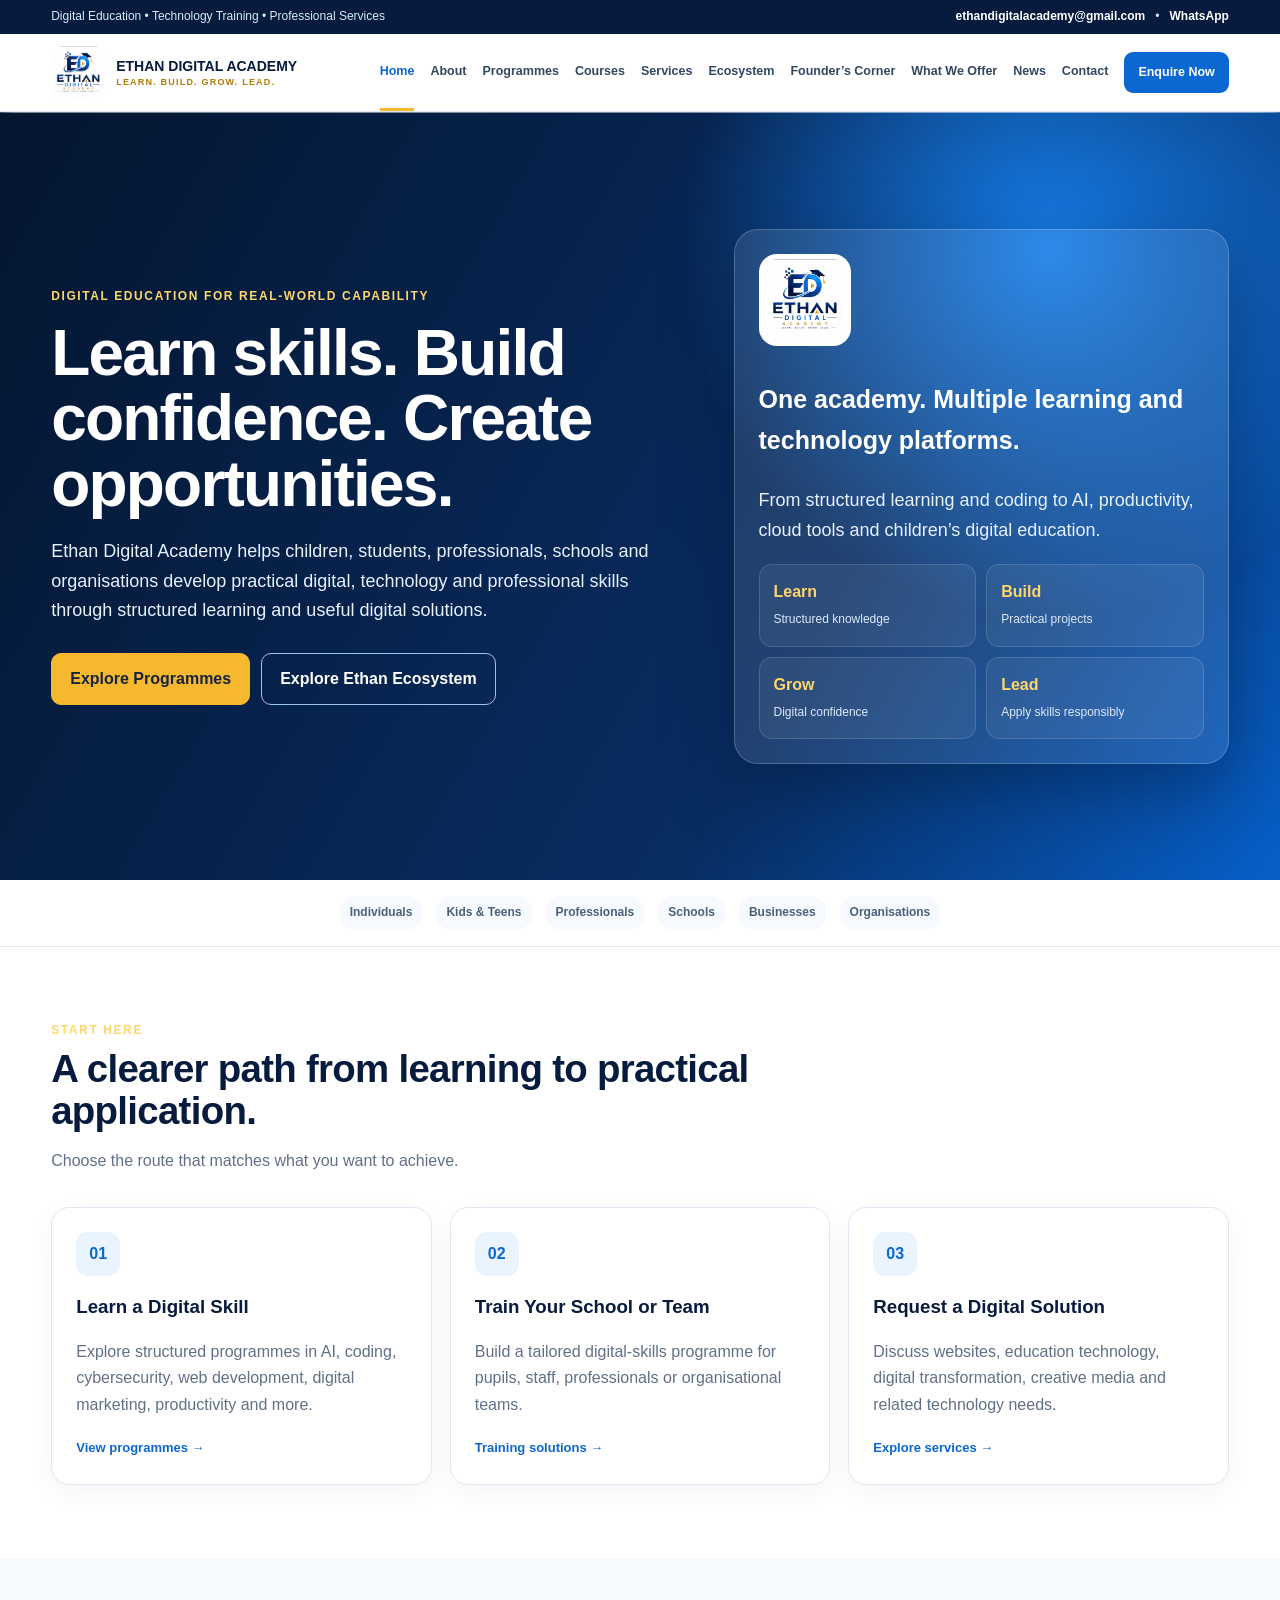
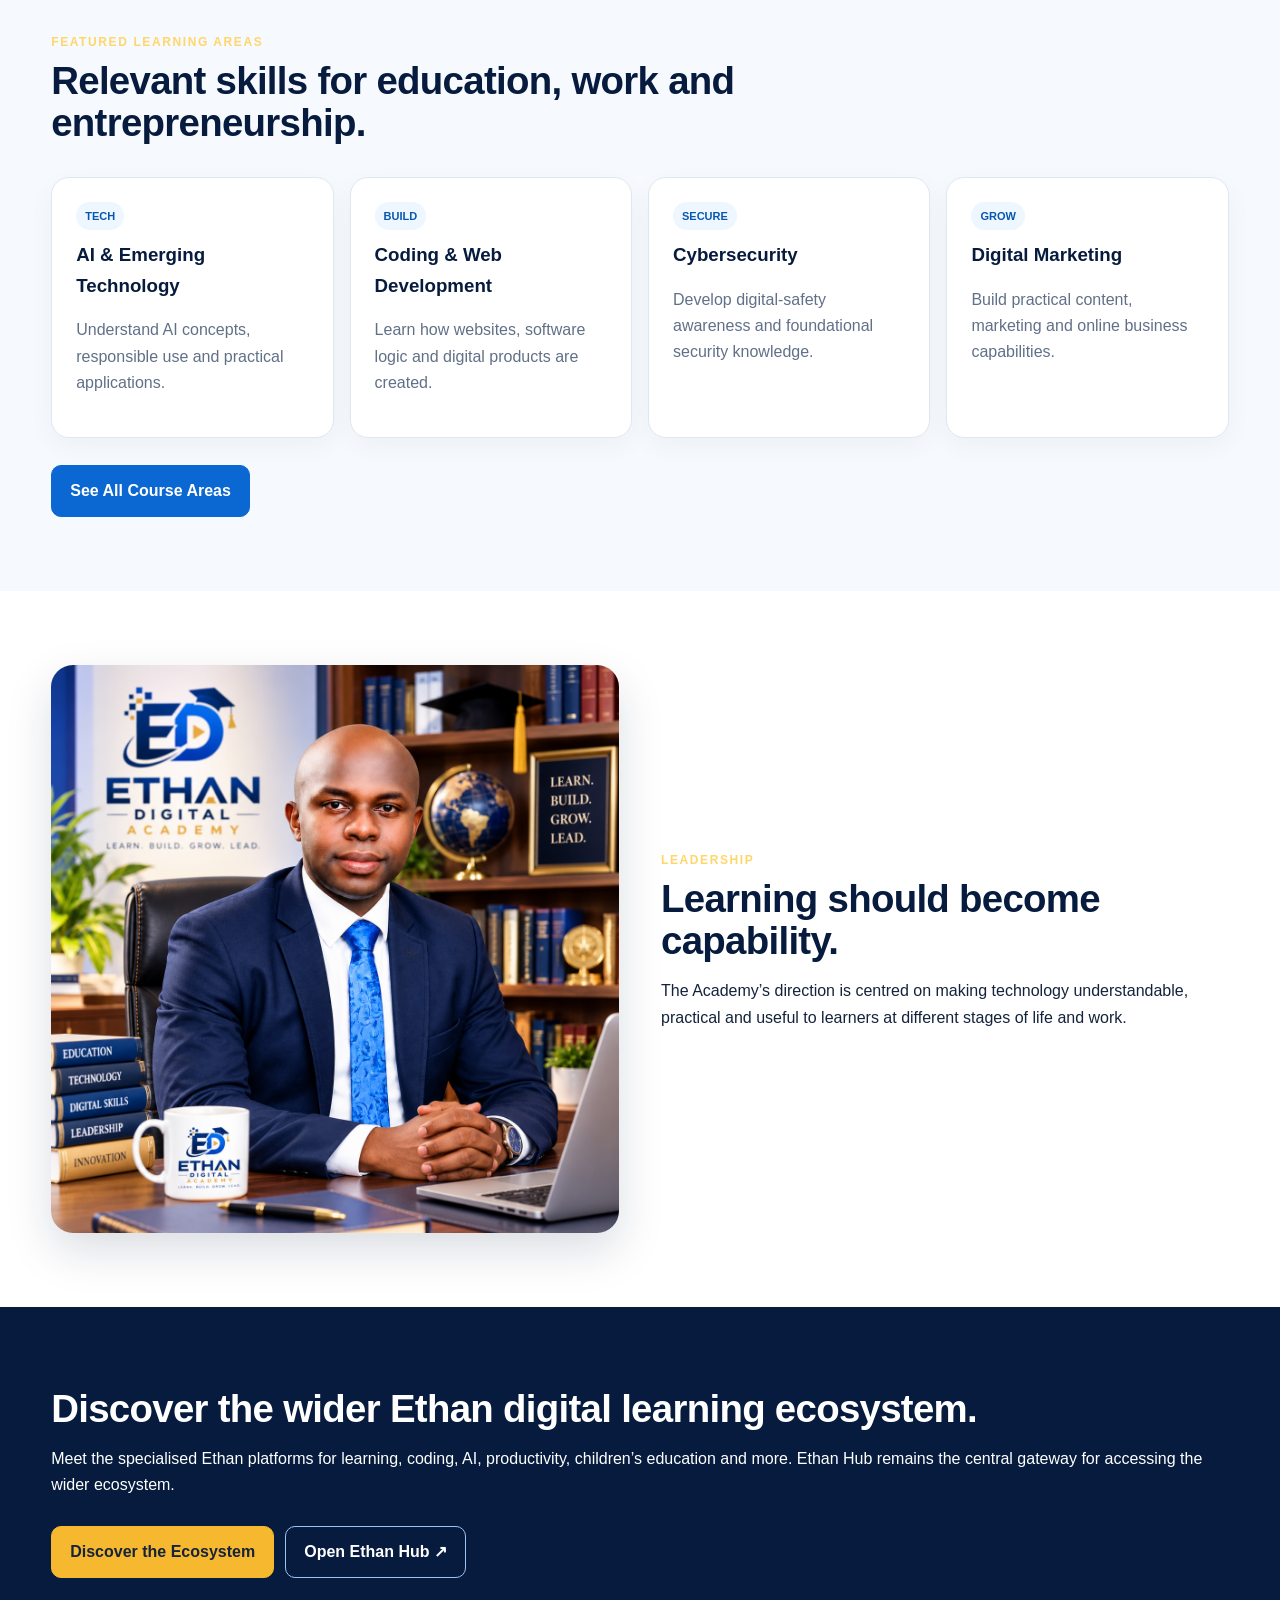
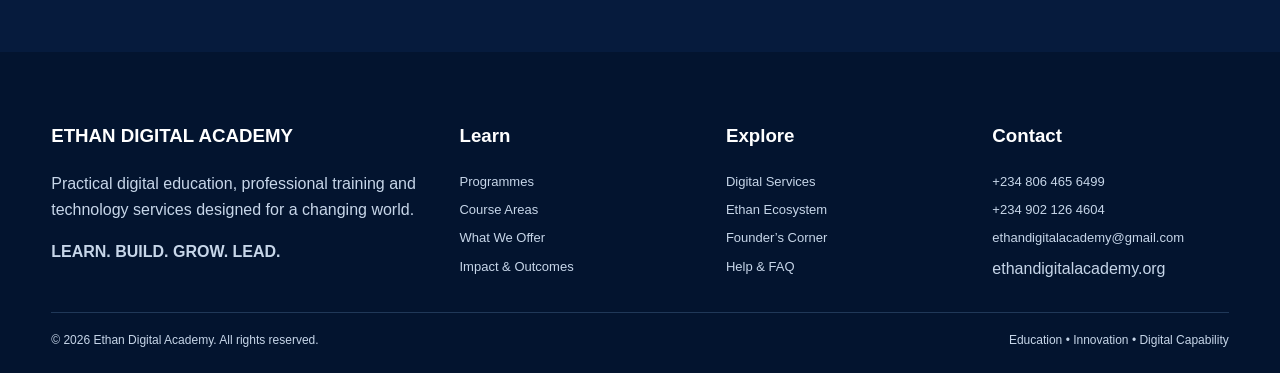
==== index.html @ 37afa033 "Install privacy-first Ethan ecosystem usage analytics" ====
<!DOCTYPE html>
<html lang="en"><head><meta charset="utf-8"/><meta content="width=device-width,initial-scale=1" name="viewport"/><title>Ethan Digital Academy | Digital Skills, Technology Training &amp; Professional Services</title><meta content="Practical digital education, technology training and professional digital services for learners, schools, professionals and organisations." name="description"/><link href="https://ethandigitalacademy.org/" rel="canonical"/><meta content="Ethan Digital Academy | Digital Skills, Technology Training &amp; Professional Services" property="og:title"/><meta content="Practical digital education, technology training and professional digital services for learners, schools, professionals and organisations." property="og:description"/><meta content="website" property="og:type"/><link href="assets/site.css" rel="stylesheet"/></head><body><div class="topbar"><div class="container"><span>Digital Education • Technology Training • Professional Services</span><span><a href="mailto:ethandigitalacademy@gmail.com">ethandigitalacademy@gmail.com</a>   •   <a href="https://wa.me/2348064656499">WhatsApp</a></span></div></div><header><div class="container nav"><a class="brand" href="index.html"><img alt="Ethan Digital Academy logo" src="assets/logo.jpeg"/><b>ETHAN DIGITAL ACADEMY<span>LEARN. BUILD. GROW. LEAD.</span></b></a><button aria-expanded="false" aria-label="Open navigation" class="menu">☰</button><nav><a class="active" href="index.html">Home</a><a class="" href="about.html">About</a><a class="" href="programmes.html">Programmes</a><a class="" href="courses.html">Courses</a><a class="" href="digital-services.html">Services</a><a class="" href="ecosystem.html">Ecosystem</a><a class="" href="founders-corner.html">Founder’s Corner</a><a class="" href="what-we-offer.html">What We Offer</a><a class="" href="news.html">News</a><a class="" href="contact.html">Contact</a><a class="nav-cta" href="contact.html#enquiry">Enquire Now</a></nav></div></header><main><section class="hero"><div class="container"><div><div class="eyebrow">Digital education for real-world capability</div><h1>Learn skills. Build confidence. Create opportunities.</h1><p>Ethan Digital Academy helps children, students, professionals, schools and organisations develop practical digital, technology and professional skills through structured learning and useful digital solutions.</p><div class="buttons"><a class="btn" href="programmes.html">Explore Programmes</a><a class="btn alt" href="ecosystem.html">Explore Ethan Ecosystem</a></div></div><div class="hero-panel"><img alt="Ethan Digital Academy" src="assets/logo.jpeg"/><h3>One academy. Multiple learning and technology platforms.</h3><p>From structured learning and coding to AI, productivity, cloud tools and children’s digital education.</p><div class="hero-stats"><div class="hero-stat"><b>Learn</b><span>Structured knowledge</span></div><div class="hero-stat"><b>Build</b><span>Practical projects</span></div><div class="hero-stat"><b>Grow</b><span>Digital confidence</span></div><div class="hero-stat"><b>Lead</b><span>Apply skills responsibly</span></div></div></div></div></section>
<div class="trust"><div class="container"><span>Individuals</span><span>Kids &amp; Teens</span><span>Professionals</span><span>Schools</span><span>Businesses</span><span>Organisations</span></div></div>
<section><div class="container"><div class="section-head"><div class="eyebrow">Start here</div><h2>A clearer path from learning to practical application.</h2><p>Choose the route that matches what you want to achieve.</p></div><div class="grid"><div class="card"><div class="icon">01</div><h3>Learn a Digital Skill</h3><p>Explore structured programmes in AI, coding, cybersecurity, web development, digital marketing, productivity and more.</p><a class="textlink" href="programmes.html">View programmes →</a></div><div class="card"><div class="icon">02</div><h3>Train Your School or Team</h3><p>Build a tailored digital-skills programme for pupils, staff, professionals or organisational teams.</p><a class="textlink" href="what-we-offer.html">Training solutions →</a></div><div class="card"><div class="icon">03</div><h3>Request a Digital Solution</h3><p>Discuss websites, education technology, digital transformation, creative media and related technology needs.</p><a class="textlink" href="digital-services.html">Explore services →</a></div></div></div></section>
<section class="soft"><div class="container"><div class="section-head"><div class="eyebrow">Featured learning areas</div><h2>Relevant skills for education, work and entrepreneurship.</h2></div><div class="grid4"><div class="card"><span class="tag">TECH</span><h3>AI &amp; Emerging Technology</h3><p>Understand AI concepts, responsible use and practical applications.</p></div><div class="card"><span class="tag">BUILD</span><h3>Coding &amp; Web Development</h3><p>Learn how websites, software logic and digital products are created.</p></div><div class="card"><span class="tag">SECURE</span><h3>Cybersecurity</h3><p>Develop digital-safety awareness and foundational security knowledge.</p></div><div class="card"><span class="tag">GROW</span><h3>Digital Marketing</h3><p>Build practical content, marketing and online business capabilities.</p></div></div><div class="buttons"><a class="btn blue" href="courses.html">See All Course Areas</a></div></div></section>
<section><div class="container twocol"><img alt="Founder of Ethan Digital Academy" class="founder" src="assets/founder.png"/><div><div class="eyebrow">Leadership</div><h2>Learning should become capability.</h2><p>The Academy’s direction is centred on making technology understandable, practical and useful to learners at different stages of life and work.</p></div></div></section>
<section class="band"><div class="container"><h2>Discover the wider Ethan digital learning ecosystem.</h2><p>Meet the specialised Ethan platforms for learning, coding, AI, productivity, children’s education and more. Ethan Hub remains the central gateway for accessing the wider ecosystem.</p><div class="buttons"><a class="btn" href="ecosystem.html">Discover the Ecosystem</a><a class="btn alt" href="https://hub.ethandigitalacademy.org" rel="noopener" target="_blank">Open Ethan Hub ↗</a></div></div></section></main><footer><div class="container"><div class="foot"><div><h3>ETHAN DIGITAL ACADEMY</h3><p>Practical digital education, professional training and technology services designed for a changing world.</p><b>LEARN. BUILD. GROW. LEAD.</b></div><div><h3>Learn</h3><a href="programmes.html">Programmes</a><a href="courses.html">Course Areas</a><a href="what-we-offer.html">What We Offer</a><a href="success.html">Impact &amp; Outcomes</a></div><div><h3>Explore</h3><a href="digital-services.html">Digital Services</a><a href="ecosystem.html">Ethan Ecosystem</a><a href="founders-corner.html">Founder’s Corner</a><a href="faq.html">Help &amp; FAQ</a></div><div><h3>Contact</h3><a href="https://wa.me/2348064656499">+234 806 465 6499</a><a href="https://wa.me/2349021264604">+234 902 126 4604</a><a href="mailto:ethandigitalacademy@gmail.com">ethandigitalacademy@gmail.com</a><span>ethandigitalacademy.org</span></div></div><div class="copyright"><span>© 2026 Ethan Digital Academy. All rights reserved.</span><span>Education • Innovation • Digital Capability</span></div></div></footer><script src="assets/site.js"></script>
<script async src="https://control.ethandigitalacademy.org/ethan-analytics.js" data-ethan-app="ethan-website" data-ethan-public-id="65af5b97-60c3-4473-9ea4-8ba1d8424a05"></script>
</body></html>
---- assets/site.css ----
:root{--navy:#061b3d;--navy2:#0b2f67;--blue:#0b67d1;--sky:#eaf4ff;--cyan:#20b8d8;--gold:#f5b82e;--ink:#14233b;--muted:#617087;--soft:#f6f9fd;--white:#fff;--line:#dfe8f2;--green:#1b9b6b}
*{box-sizing:border-box}html{scroll-behavior:smooth}body{margin:0;font-family:Inter,Segoe UI,Arial,sans-serif;color:var(--ink);line-height:1.65;background:#fff}a{text-decoration:none;color:inherit}.container{width:min(1180px,92%);margin:auto}
.topbar{background:var(--navy);color:#dbe9fb;font-size:12px}.topbar .container{display:flex;justify-content:space-between;gap:16px;padding:7px 0}.topbar a{color:#fff;font-weight:700}
header{position:sticky;top:0;z-index:50;background:rgba(255,255,255,.97);border-bottom:1px solid var(--line);backdrop-filter:blur(10px)}.nav{min-height:76px;display:flex;align-items:center;gap:20px}.brand{display:flex;align-items:center;gap:11px;margin-right:auto}.brand img{width:54px;height:54px;object-fit:contain;border-radius:11px}.brand b{color:var(--navy);font-size:14px;line-height:1.15}.brand span{display:block;color:#b37a00;font-size:9px;letter-spacing:1.2px;margin-top:3px}nav{display:flex;gap:16px;align-items:center}nav a{font-weight:750;font-size:12.5px;color:#334761;padding:27px 0;border-bottom:3px solid transparent}nav a:hover,nav a.active{color:var(--blue);border-color:var(--gold)}.nav-cta{background:var(--blue);color:#fff!important;padding:10px 14px!important;border-radius:9px;border:0!important}.menu{display:none;border:0;background:var(--navy);color:#fff;border-radius:9px;padding:9px 12px;font-size:20px}
.hero{background:radial-gradient(circle at 82% 18%,#167de8 0,transparent 30%),linear-gradient(120deg,#04152f,#082d62 65%,#075fc8);color:#fff;overflow:hidden}.hero .container{min-height:620px;display:grid;grid-template-columns:1.12fr .88fr;align-items:center;gap:52px}.eyebrow{color:#ffd66a;font-weight:900;letter-spacing:1.6px;font-size:12px;text-transform:uppercase}.hero h1,.pagehero h1{font-size:clamp(40px,5vw,68px);line-height:1.02;margin:14px 0 20px;letter-spacing:-1.8px}.hero p,.pagehero p{font-size:18px;color:#e8f1ff;max-width:720px}.buttons{display:flex;gap:11px;flex-wrap:wrap;margin-top:27px}.btn{display:inline-block;padding:12px 18px;border-radius:10px;background:var(--gold);color:#16233a;font-weight:850;border:1px solid var(--gold)}.btn.alt{background:transparent;color:#fff;border-color:#9bc5ef}.btn.blue{background:var(--blue);color:#fff;border-color:var(--blue)}.btn.light{background:#fff;color:var(--navy);border-color:#fff}.hero-panel{background:rgba(255,255,255,.1);border:1px solid rgba(255,255,255,.2);border-radius:24px;padding:24px;box-shadow:0 25px 70px #00132e66}.hero-panel img{width:92px;height:92px;object-fit:contain;border-radius:18px;background:#fff;padding:5px}.hero-panel h3{color:#fff;font-size:25px}.hero-stats{display:grid;grid-template-columns:1fr 1fr;gap:10px;margin-top:18px}.hero-stat{background:#ffffff10;border:1px solid #ffffff22;border-radius:13px;padding:14px}.hero-stat b{display:block;color:#ffd66a}.hero-stat span{font-size:12px;color:#dbe9fb}
.trust{border-bottom:1px solid var(--line);background:#fff}.trust .container{display:flex;justify-content:center;gap:12px;flex-wrap:wrap;padding:16px 0}.trust span{font-size:12px;font-weight:800;color:#4b607b;background:var(--soft);padding:7px 11px;border-radius:999px}
section{padding:74px 0}.soft{background:var(--soft)}.section-head{max-width:800px;margin-bottom:32px}.section-head h2,h2{font-size:clamp(29px,3vw,44px);line-height:1.1;margin:7px 0 15px;color:var(--navy);letter-spacing:-.7px}.section-head p,.muted{color:var(--muted);font-size:16px}.grid{display:grid;grid-template-columns:repeat(3,1fr);gap:18px}.grid4{display:grid;grid-template-columns:repeat(4,1fr);gap:16px}.card{background:#fff;border:1px solid var(--line);border-radius:18px;padding:24px;box-shadow:0 8px 26px #061b3d0b}.card:hover{transform:translateY(-2px);box-shadow:0 16px 36px #061b3d14;transition:.2s}.card h3{color:var(--navy);margin:0 0 7px}.card p{color:var(--muted)}.icon{width:44px;height:44px;border-radius:12px;display:grid;place-items:center;background:var(--sky);color:var(--blue);font-weight:900;margin-bottom:16px}.tag{display:inline-block;background:#eef6ff;color:#0757af;font-size:11px;font-weight:900;padding:5px 9px;border-radius:999px;margin-bottom:10px}.textlink{color:var(--blue);font-weight:850;font-size:13px}
.pagehero{padding:74px 0;background:linear-gradient(120deg,#04152f,#075fc8);color:#fff}.pagehero h1{font-size:clamp(38px,4vw,56px)}.breadcrumb{font-size:12px;color:#bed7f5;font-weight:800}.band{background:var(--navy);color:#fff}.band h2{color:#fff}.twocol{display:grid;grid-template-columns:1fr 1fr;gap:42px;align-items:center}.founder{width:100%;border-radius:22px;box-shadow:0 18px 45px #061b3d25}.quote{border-left:5px solid var(--gold);padding:20px 24px;background:#f8fafc;font-size:18px;font-weight:650}.checklist{list-style:none;padding:0;margin:16px 0}.checklist li{margin:9px 0;padding-left:27px;position:relative}.checklist li:before{content:'✓';position:absolute;left:0;color:var(--green);font-weight:900}.steps{counter-reset:step}.step{position:relative;padding-left:64px;margin:25px 0}.step:before{counter-increment:step;content:counter(step);position:absolute;left:0;top:0;width:44px;height:44px;border-radius:13px;background:var(--blue);color:#fff;display:grid;place-items:center;font-weight:900}.step h3{margin:0;color:var(--navy)}
.eco{display:grid;grid-template-columns:repeat(4,1fr);gap:15px}.eco a{background:#fff;border:1px solid var(--line);border-radius:16px;padding:18px;display:block}.eco b{display:block;color:var(--navy)}.eco small{color:var(--muted)}
.coursebar{display:flex;gap:10px;flex-wrap:wrap;margin:0 0 25px}.coursebar button{border:1px solid var(--line);background:#fff;padding:8px 12px;border-radius:999px;font-weight:800;cursor:pointer}.coursebar button.active{background:var(--navy);color:#fff}.course[data-hidden='true']{display:none}
form{display:grid;grid-template-columns:1fr 1fr;gap:14px}.full{grid-column:1/-1}label{font-size:12px;font-weight:850;color:#40526a}input,select,textarea{width:100%;padding:13px;border:1px solid #cbd7e5;border-radius:10px;font:inherit;background:#fff}textarea{min-height:135px}.formmsg{grid-column:1/-1;font-weight:750;color:var(--green)}.contactbox{background:var(--sky);border-radius:18px;padding:24px}.contactbox a{color:var(--blue);font-weight:850}.faq{border-bottom:1px solid var(--line);padding:17px 0}.faq summary{font-weight:850;color:var(--navy);cursor:pointer}.faq p{color:var(--muted)}
footer{background:#03142f;color:#c7d6e9;padding:50px 0 22px}.foot{display:grid;grid-template-columns:1.6fr 1fr 1fr 1fr;gap:30px}.foot h3{color:#fff}.foot a{display:block;margin:7px 0;font-size:13px}.copyright{border-top:1px solid #203858;margin-top:28px;padding-top:18px;font-size:12px;display:flex;justify-content:space-between;gap:15px;flex-wrap:wrap}
@media(max-width:980px){.menu{display:block}nav{display:none;position:absolute;left:0;right:0;top:76px;background:#fff;padding:15px 4%;flex-direction:column;align-items:stretch;border-bottom:1px solid var(--line);max-height:75vh;overflow:auto}nav.open{display:flex}nav a{padding:8px}.hero .container,.twocol{grid-template-columns:1fr}.hero .container{padding:65px 0}.hero-panel{display:none}.grid4,.eco{grid-template-columns:repeat(2,1fr)}.foot{grid-template-columns:1fr 1fr}.topbar{display:none}}
@media(max-width:650px){.grid,.grid4,.eco{grid-template-columns:1fr}form{grid-template-columns:1fr}.full{grid-column:auto}.brand b{font-size:11px}.brand img{width:46px;height:46px}section{padding:52px 0}.foot{grid-template-columns:1fr}.hero h1{font-size:42px}.copyright{display:block}.hero-stats{grid-template-columns:1fr}}
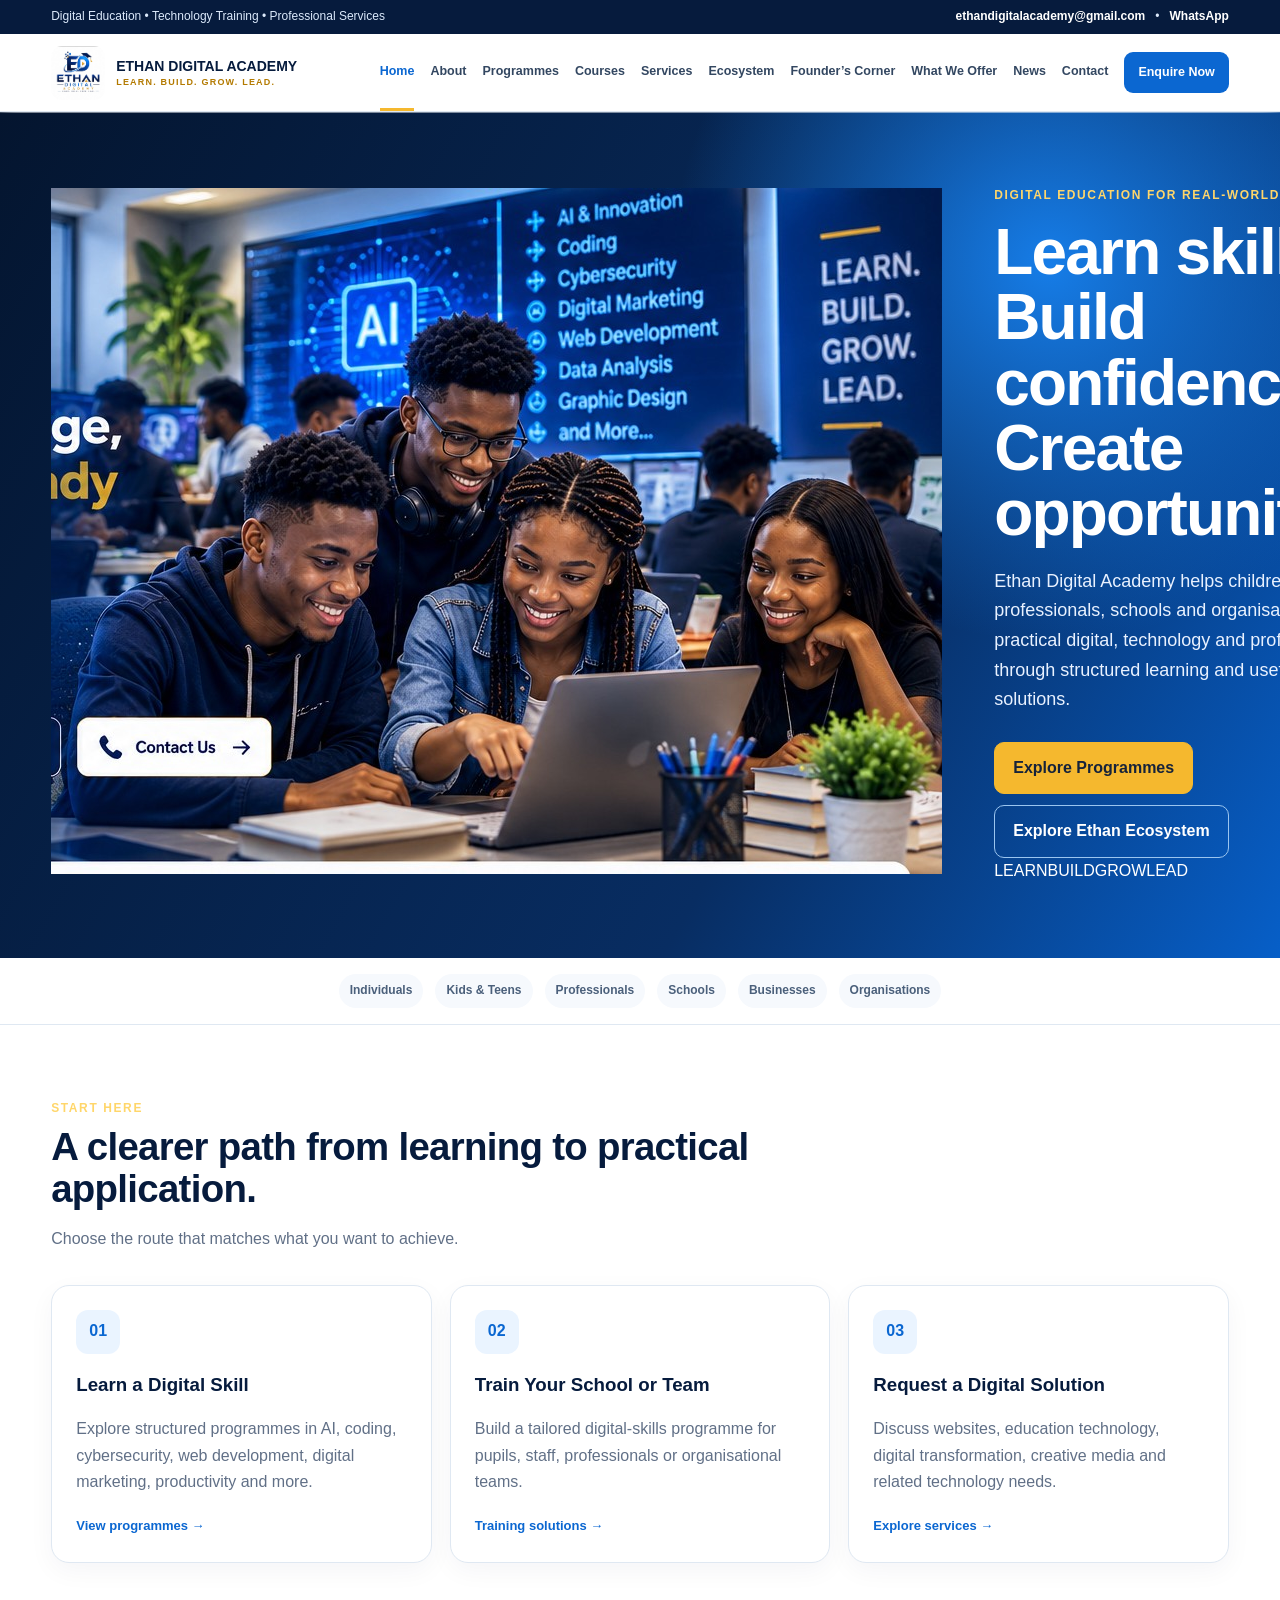
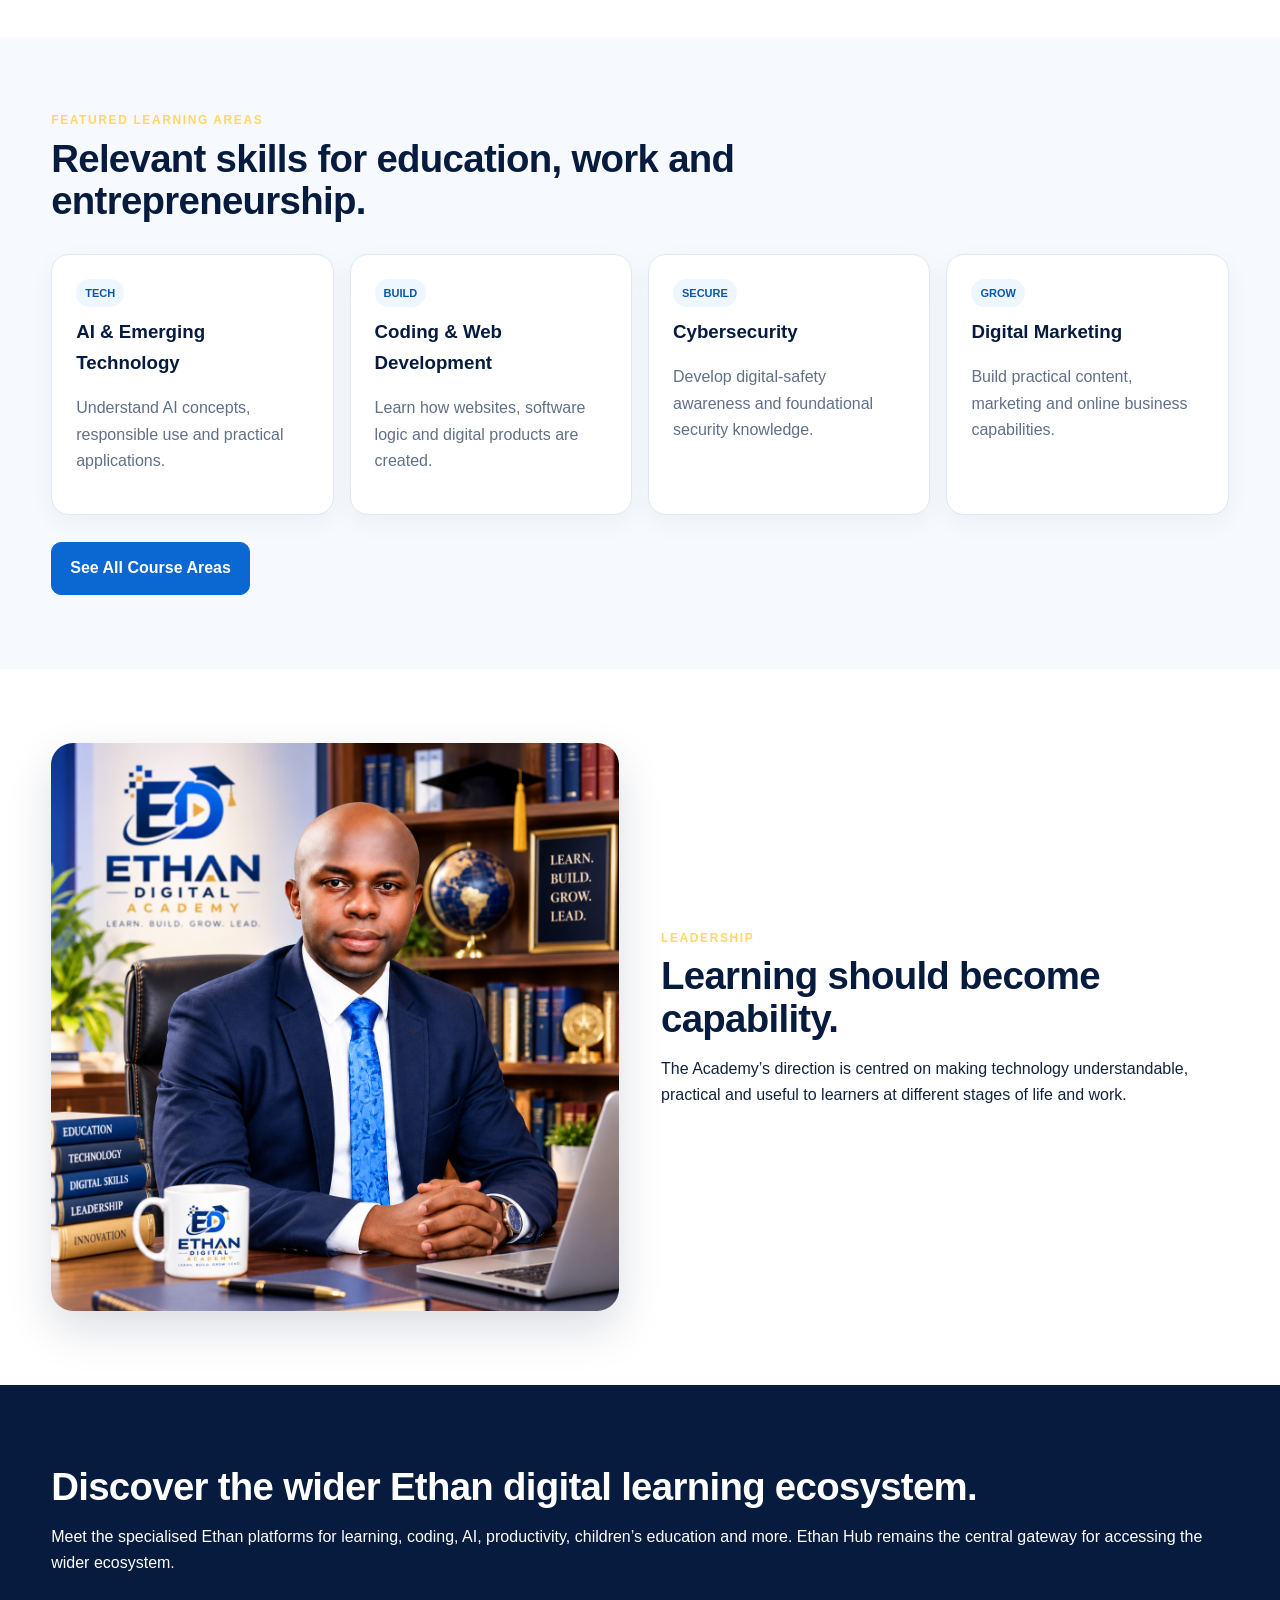
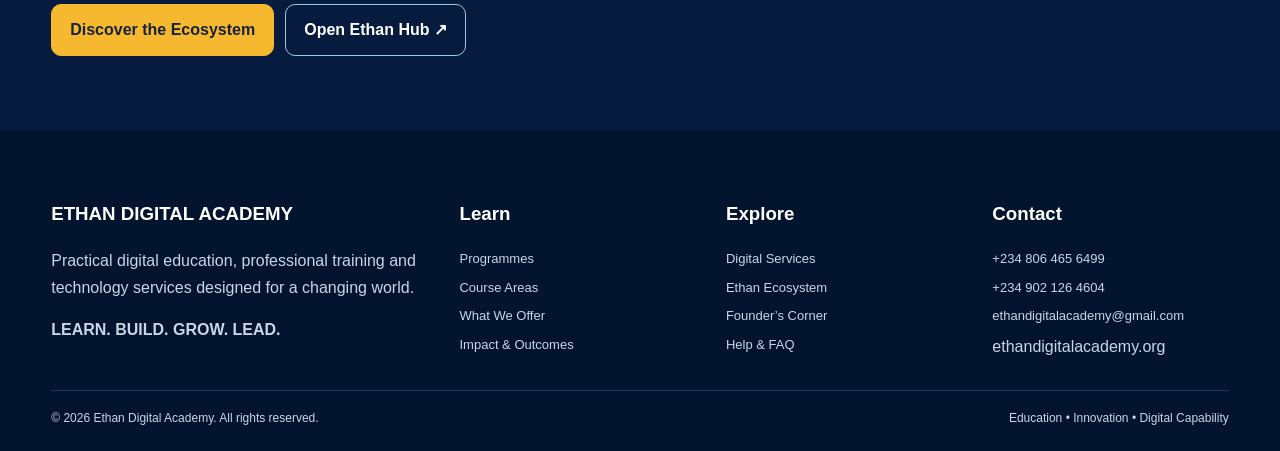
==== commit 9a5e238d: "Update homepage hero with African youth learner image" ====
--- a/index.html
+++ b/index.html
@@ -1,9 +1,9 @@
 <!DOCTYPE html>
-<html lang="en"><head><meta charset="utf-8"/><meta content="width=device-width,initial-scale=1" name="viewport"/><title>Ethan Digital Academy | Digital Skills, Technology Training &amp; Professional Services</title><meta content="Practical digital education, technology training and professional digital services for learners, schools, professionals and organisations." name="description"/><link href="https://ethandigitalacademy.org/" rel="canonical"/><meta content="Ethan Digital Academy | Digital Skills, Technology Training &amp; Professional Services" property="og:title"/><meta content="Practical digital education, technology training and professional digital services for learners, schools, professionals and organisations." property="og:description"/><meta content="website" property="og:type"/><link href="assets/site.css" rel="stylesheet"/></head><body><div class="topbar"><div class="container"><span>Digital Education • Technology Training • Professional Services</span><span><a href="mailto:ethandigitalacademy@gmail.com">ethandigitalacademy@gmail.com</a>   •   <a href="https://wa.me/2348064656499">WhatsApp</a></span></div></div><header><div class="container nav"><a class="brand" href="index.html"><img alt="Ethan Digital Academy logo" src="assets/logo.jpeg"/><b>ETHAN DIGITAL ACADEMY<span>LEARN. BUILD. GROW. LEAD.</span></b></a><button aria-expanded="false" aria-label="Open navigation" class="menu">☰</button><nav><a class="active" href="index.html">Home</a><a class="" href="about.html">About</a><a class="" href="programmes.html">Programmes</a><a class="" href="courses.html">Courses</a><a class="" href="digital-services.html">Services</a><a class="" href="ecosystem.html">Ecosystem</a><a class="" href="founders-corner.html">Founder’s Corner</a><a class="" href="what-we-offer.html">What We Offer</a><a class="" href="news.html">News</a><a class="" href="contact.html">Contact</a><a class="nav-cta" href="contact.html#enquiry">Enquire Now</a></nav></div></header><main><section class="hero"><div class="container"><div><div class="eyebrow">Digital education for real-world capability</div><h1>Learn skills. Build confidence. Create opportunities.</h1><p>Ethan Digital Academy helps children, students, professionals, schools and organisations develop practical digital, technology and professional skills through structured learning and useful digital solutions.</p><div class="buttons"><a class="btn" href="programmes.html">Explore Programmes</a><a class="btn alt" href="ecosystem.html">Explore Ethan Ecosystem</a></div></div><div class="hero-panel"><img alt="Ethan Digital Academy" src="assets/logo.jpeg"/><h3>One academy. Multiple learning and technology platforms.</h3><p>From structured learning and coding to AI, productivity, cloud tools and children’s digital education.</p><div class="hero-stats"><div class="hero-stat"><b>Learn</b><span>Structured knowledge</span></div><div class="hero-stat"><b>Build</b><span>Practical projects</span></div><div class="hero-stat"><b>Grow</b><span>Digital confidence</span></div><div class="hero-stat"><b>Lead</b><span>Apply skills responsibly</span></div></div></div></div></section>
+<html lang="en"><head><meta charset="utf-8"/><meta content="width=device-width,initial-scale=1" name="viewport"/><title>Ethan Digital Academy | Digital Skills, Technology Training &amp; Professional Services</title><meta content="Practical digital education, technology training and professional digital services for learners, schools, professionals and organisations." name="description"/><link href="https://ethandigitalacademy.org/" rel="canonical"/><meta content="Ethan Digital Academy | Digital Skills, Technology Training &amp; Professional Services" property="og:title"/><meta content="Practical digital education, technology training and professional digital services for learners, schools, professionals and organisations." property="og:description"/><meta content="website" property="og:type"/><link href="assets/site.css" rel="stylesheet"/></head><body><div class="topbar"><div class="container"><span>Digital Education • Technology Training • Professional Services</span><span><a href="mailto:ethandigitalacademy@gmail.com">ethandigitalacademy@gmail.com</a>   •   <a href="https://wa.me/2348064656499">WhatsApp</a></span></div></div><header><div class="container nav"><a class="brand" href="index.html"><img alt="Ethan Digital Academy logo" src="assets/logo.jpeg"/><b>ETHAN DIGITAL ACADEMY<span>LEARN. BUILD. GROW. LEAD.</span></b></a><button aria-expanded="false" aria-label="Open navigation" class="menu">☰</button><nav><a class="active" href="index.html">Home</a><a class="" href="about.html">About</a><a class="" href="programmes.html">Programmes</a><a class="" href="courses.html">Courses</a><a class="" href="digital-services.html">Services</a><a class="" href="ecosystem.html">Ecosystem</a><a class="" href="founders-corner.html">Founder’s Corner</a><a class="" href="what-we-offer.html">What We Offer</a><a class="" href="news.html">News</a><a class="" href="contact.html">Contact</a><a class="nav-cta" href="contact.html#enquiry">Enquire Now</a></nav></div></header><main><section class="hero"><div class="container"><div class="hero-photo"><img src="assets/hero-youth-digital-learning.jpg" alt="Young African digital learner working confidently on a laptop"/></div><div class="hero-copy"><div class="eyebrow">Digital education for real-world capability</div><h1>Learn skills. Build confidence. Create opportunities.</h1><p>Ethan Digital Academy helps children, students, professionals, schools and organisations develop practical digital, technology and professional skills through structured learning and useful digital solutions.</p><div class="buttons"><a class="btn" href="programmes.html">Explore Programmes</a><a class="btn alt" href="ecosystem.html">Explore Ethan Ecosystem</a></div><div class="hero-promise"><span>LEARN</span><span>BUILD</span><span>GROW</span><span>LEAD</span></div></div></div></section>
 <div class="trust"><div class="container"><span>Individuals</span><span>Kids &amp; Teens</span><span>Professionals</span><span>Schools</span><span>Businesses</span><span>Organisations</span></div></div>
 <section><div class="container"><div class="section-head"><div class="eyebrow">Start here</div><h2>A clearer path from learning to practical application.</h2><p>Choose the route that matches what you want to achieve.</p></div><div class="grid"><div class="card"><div class="icon">01</div><h3>Learn a Digital Skill</h3><p>Explore structured programmes in AI, coding, cybersecurity, web development, digital marketing, productivity and more.</p><a class="textlink" href="programmes.html">View programmes →</a></div><div class="card"><div class="icon">02</div><h3>Train Your School or Team</h3><p>Build a tailored digital-skills programme for pupils, staff, professionals or organisational teams.</p><a class="textlink" href="what-we-offer.html">Training solutions →</a></div><div class="card"><div class="icon">03</div><h3>Request a Digital Solution</h3><p>Discuss websites, education technology, digital transformation, creative media and related technology needs.</p><a class="textlink" href="digital-services.html">Explore services →</a></div></div></div></section>
 <section class="soft"><div class="container"><div class="section-head"><div class="eyebrow">Featured learning areas</div><h2>Relevant skills for education, work and entrepreneurship.</h2></div><div class="grid4"><div class="card"><span class="tag">TECH</span><h3>AI &amp; Emerging Technology</h3><p>Understand AI concepts, responsible use and practical applications.</p></div><div class="card"><span class="tag">BUILD</span><h3>Coding &amp; Web Development</h3><p>Learn how websites, software logic and digital products are created.</p></div><div class="card"><span class="tag">SECURE</span><h3>Cybersecurity</h3><p>Develop digital-safety awareness and foundational security knowledge.</p></div><div class="card"><span class="tag">GROW</span><h3>Digital Marketing</h3><p>Build practical content, marketing and online business capabilities.</p></div></div><div class="buttons"><a class="btn blue" href="courses.html">See All Course Areas</a></div></div></section>
 <section><div class="container twocol"><img alt="Founder of Ethan Digital Academy" class="founder" src="assets/founder.png"/><div><div class="eyebrow">Leadership</div><h2>Learning should become capability.</h2><p>The Academy’s direction is centred on making technology understandable, practical and useful to learners at different stages of life and work.</p></div></div></section>
 <section class="band"><div class="container"><h2>Discover the wider Ethan digital learning ecosystem.</h2><p>Meet the specialised Ethan platforms for learning, coding, AI, productivity, children’s education and more. Ethan Hub remains the central gateway for accessing the wider ecosystem.</p><div class="buttons"><a class="btn" href="ecosystem.html">Discover the Ecosystem</a><a class="btn alt" href="https://hub.ethandigitalacademy.org" rel="noopener" target="_blank">Open Ethan Hub ↗</a></div></div></section></main><footer><div class="container"><div class="foot"><div><h3>ETHAN DIGITAL ACADEMY</h3><p>Practical digital education, professional training and technology services designed for a changing world.</p><b>LEARN. BUILD. GROW. LEAD.</b></div><div><h3>Learn</h3><a href="programmes.html">Programmes</a><a href="courses.html">Course Areas</a><a href="what-we-offer.html">What We Offer</a><a href="success.html">Impact &amp; Outcomes</a></div><div><h3>Explore</h3><a href="digital-services.html">Digital Services</a><a href="ecosystem.html">Ethan Ecosystem</a><a href="founders-corner.html">Founder’s Corner</a><a href="faq.html">Help &amp; FAQ</a></div><div><h3>Contact</h3><a href="https://wa.me/2348064656499">+234 806 465 6499</a><a href="https://wa.me/2349021264604">+234 902 126 4604</a><a href="mailto:ethandigitalacademy@gmail.com">ethandigitalacademy@gmail.com</a><span>ethandigitalacademy.org</span></div></div><div class="copyright"><span>© 2026 Ethan Digital Academy. All rights reserved.</span><span>Education • Innovation • Digital Capability</span></div></div></footer><script src="assets/site.js"></script>
-<script async src="https://control.ethandigitalacademy.org/ethan-analytics.js" data-ethan-app="ethan-website" data-ethan-public-id="65af5b97-60c3-4473-9ea4-8ba1d8424a05"></script>
+<script async src="https://track.ethandigitalacademy.org/ethan-analytics.js" data-ethan-app="ethan-website" data-ethan-public-id="65af5b97-60c3-4473-9ea4-8ba1d8424a05"></script>
 </body></html>
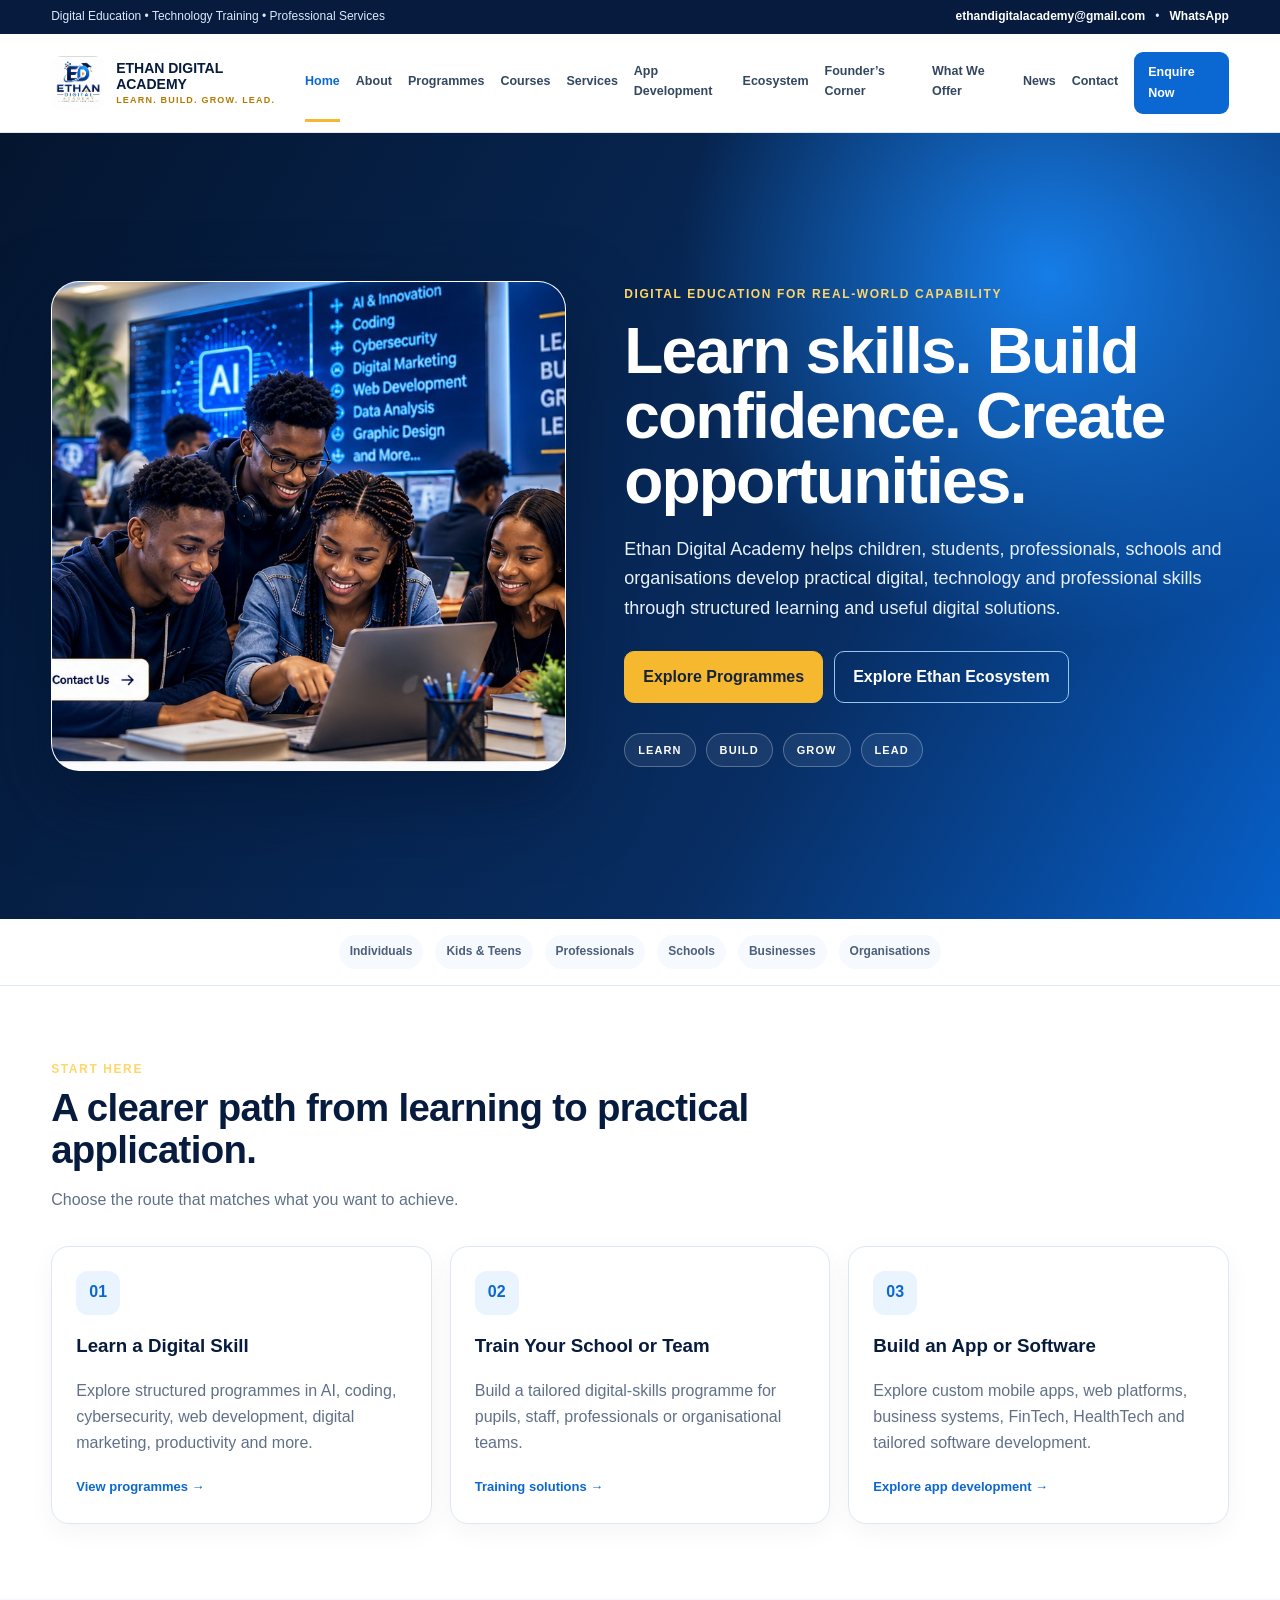
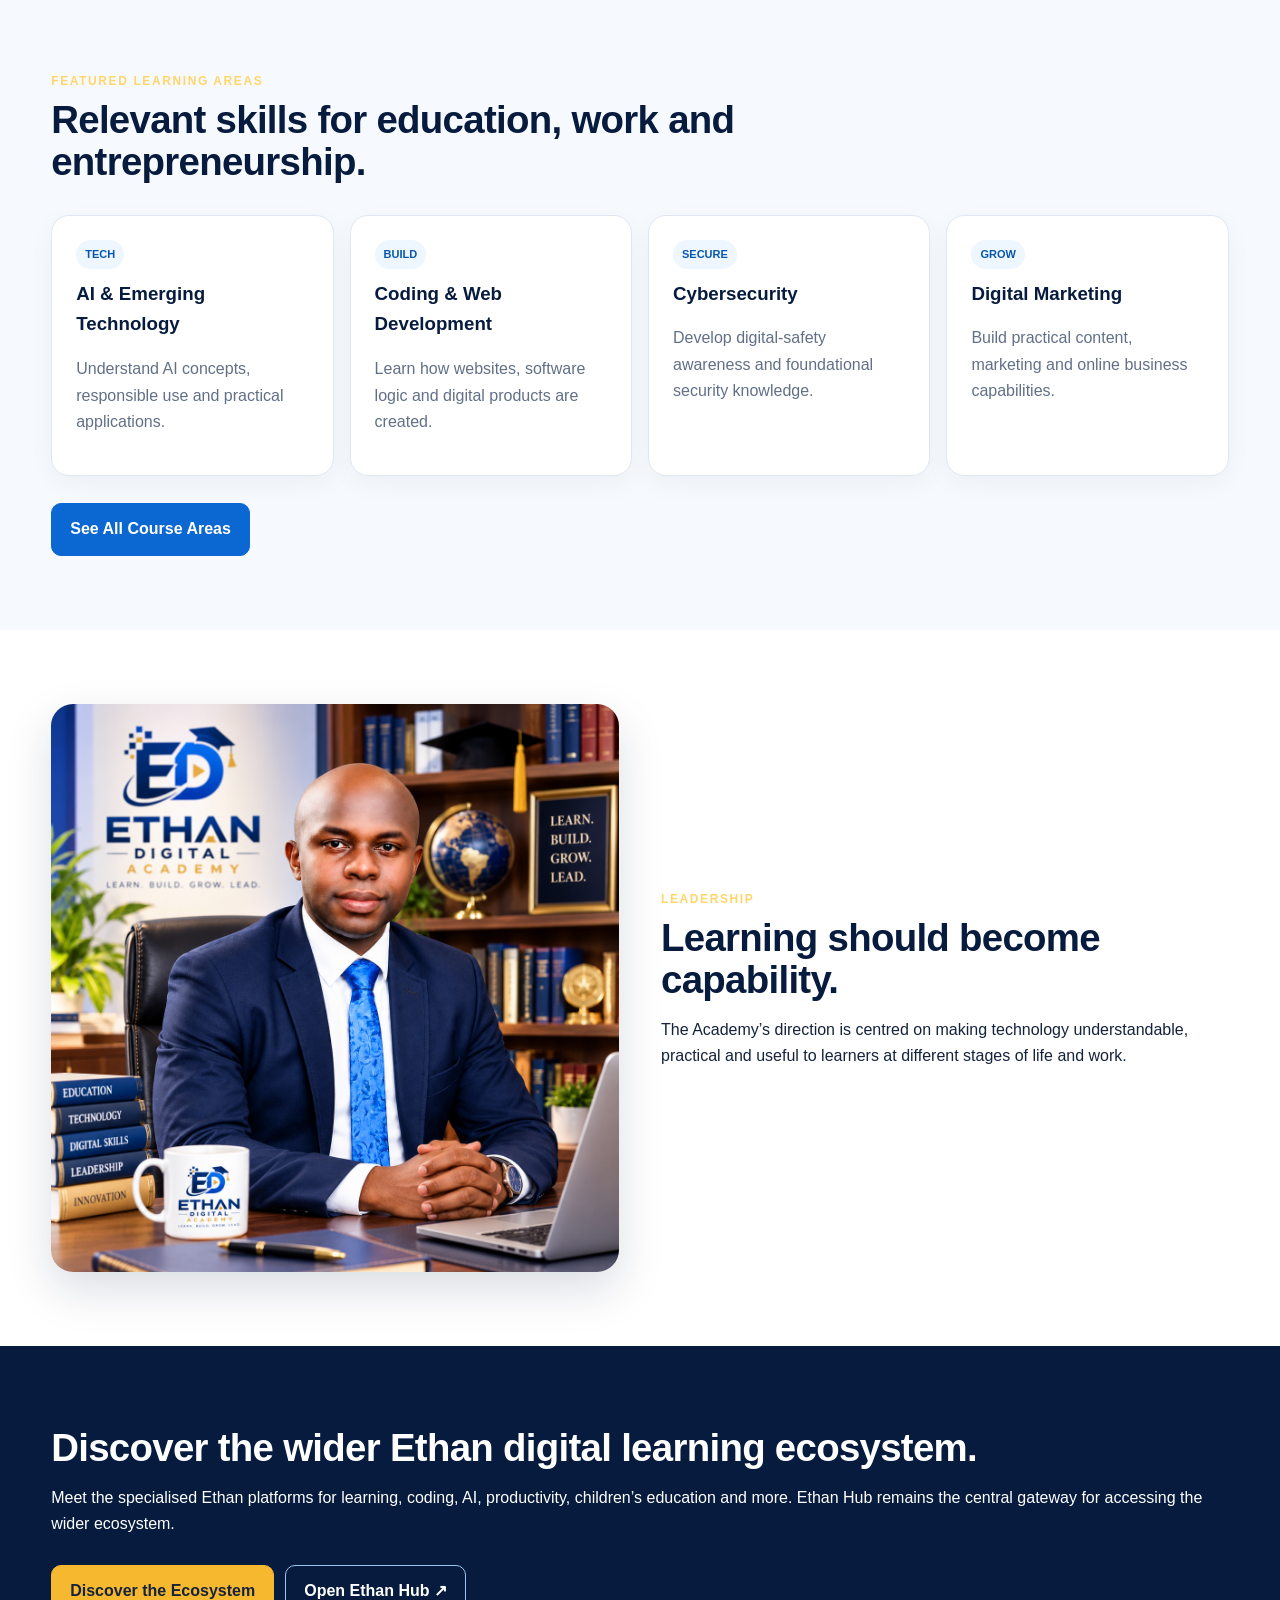
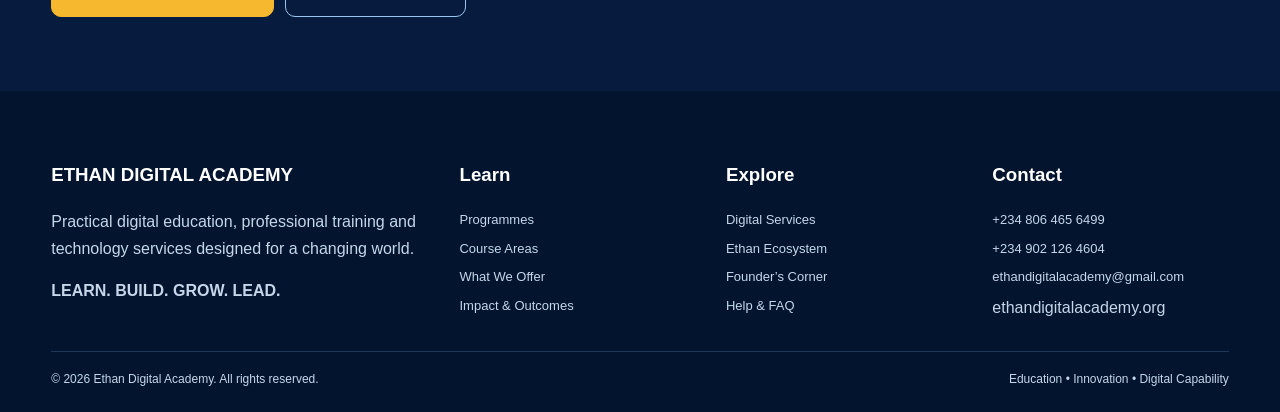
==== commit d8dd9955: "Link app development from academy homepage" ====
--- a/index.html
+++ b/index.html
@@ -1,7 +1,7 @@
 <!DOCTYPE html>
-<html lang="en"><head><meta charset="utf-8"/><meta content="width=device-width,initial-scale=1" name="viewport"/><title>Ethan Digital Academy | Digital Skills, Technology Training &amp; Professional Services</title><meta content="Practical digital education, technology training and professional digital services for learners, schools, professionals and organisations." name="description"/><link href="https://ethandigitalacademy.org/" rel="canonical"/><meta content="Ethan Digital Academy | Digital Skills, Technology Training &amp; Professional Services" property="og:title"/><meta content="Practical digital education, technology training and professional digital services for learners, schools, professionals and organisations." property="og:description"/><meta content="website" property="og:type"/><link href="assets/site.css" rel="stylesheet"/></head><body><div class="topbar"><div class="container"><span>Digital Education • Technology Training • Professional Services</span><span><a href="mailto:ethandigitalacademy@gmail.com">ethandigitalacademy@gmail.com</a>   •   <a href="https://wa.me/2348064656499">WhatsApp</a></span></div></div><header><div class="container nav"><a class="brand" href="index.html"><img alt="Ethan Digital Academy logo" src="assets/logo.jpeg"/><b>ETHAN DIGITAL ACADEMY<span>LEARN. BUILD. GROW. LEAD.</span></b></a><button aria-expanded="false" aria-label="Open navigation" class="menu">☰</button><nav><a class="active" href="index.html">Home</a><a class="" href="about.html">About</a><a class="" href="programmes.html">Programmes</a><a class="" href="courses.html">Courses</a><a class="" href="digital-services.html">Services</a><a class="" href="ecosystem.html">Ecosystem</a><a class="" href="founders-corner.html">Founder’s Corner</a><a class="" href="what-we-offer.html">What We Offer</a><a class="" href="news.html">News</a><a class="" href="contact.html">Contact</a><a class="nav-cta" href="contact.html#enquiry">Enquire Now</a></nav></div></header><main><section class="hero"><div class="container"><div class="hero-photo"><img src="assets/hero-youth-digital-learning.jpg" alt="Young African digital learner working confidently on a laptop"/></div><div class="hero-copy"><div class="eyebrow">Digital education for real-world capability</div><h1>Learn skills. Build confidence. Create opportunities.</h1><p>Ethan Digital Academy helps children, students, professionals, schools and organisations develop practical digital, technology and professional skills through structured learning and useful digital solutions.</p><div class="buttons"><a class="btn" href="programmes.html">Explore Programmes</a><a class="btn alt" href="ecosystem.html">Explore Ethan Ecosystem</a></div><div class="hero-promise"><span>LEARN</span><span>BUILD</span><span>GROW</span><span>LEAD</span></div></div></div></section>
+<html lang="en"><head><meta charset="utf-8"/><meta content="width=device-width,initial-scale=1" name="viewport"/><title>Ethan Digital Academy | Digital Skills, Technology Training &amp; Professional Services</title><meta content="Practical digital education, technology training and professional digital services for learners, schools, professionals and organisations." name="description"/><link href="https://ethandigitalacademy.org/" rel="canonical"/><meta content="Ethan Digital Academy | Digital Skills, Technology Training &amp; Professional Services" property="og:title"/><meta content="Practical digital education, technology training and professional digital services for learners, schools, professionals and organisations." property="og:description"/><meta content="website" property="og:type"/><link href="assets/site.css" rel="stylesheet"/></head><body><div class="topbar"><div class="container"><span>Digital Education • Technology Training • Professional Services</span><span><a href="mailto:ethandigitalacademy@gmail.com">ethandigitalacademy@gmail.com</a>   •   <a href="https://wa.me/2348064656499">WhatsApp</a></span></div></div><header><div class="container nav"><a class="brand" href="index.html"><img alt="Ethan Digital Academy logo" src="assets/logo.jpeg"/><b>ETHAN DIGITAL ACADEMY<span>LEARN. BUILD. GROW. LEAD.</span></b></a><button aria-expanded="false" aria-label="Open navigation" class="menu">☰</button><nav><a class="active" href="index.html">Home</a><a class="" href="about.html">About</a><a class="" href="programmes.html">Programmes</a><a class="" href="courses.html">Courses</a><a class="" href="digital-services.html">Services</a><a href="app-development">App Development</a><a class="" href="ecosystem.html">Ecosystem</a><a class="" href="founders-corner.html">Founder’s Corner</a><a class="" href="what-we-offer.html">What We Offer</a><a class="" href="news.html">News</a><a class="" href="contact.html">Contact</a><a class="nav-cta" href="contact.html#enquiry">Enquire Now</a></nav></div></header><main><section class="hero"><div class="container"><div class="hero-photo"><img src="assets/hero-youth-digital-learning.jpg" alt="Young African digital learner working confidently on a laptop"/></div><div class="hero-copy"><div class="eyebrow">Digital education for real-world capability</div><h1>Learn skills. Build confidence. Create opportunities.</h1><p>Ethan Digital Academy helps children, students, professionals, schools and organisations develop practical digital, technology and professional skills through structured learning and useful digital solutions.</p><div class="buttons"><a class="btn" href="programmes.html">Explore Programmes</a><a class="btn alt" href="ecosystem.html">Explore Ethan Ecosystem</a></div><div class="hero-promise"><span>LEARN</span><span>BUILD</span><span>GROW</span><span>LEAD</span></div></div></div></section>
 <div class="trust"><div class="container"><span>Individuals</span><span>Kids &amp; Teens</span><span>Professionals</span><span>Schools</span><span>Businesses</span><span>Organisations</span></div></div>
-<section><div class="container"><div class="section-head"><div class="eyebrow">Start here</div><h2>A clearer path from learning to practical application.</h2><p>Choose the route that matches what you want to achieve.</p></div><div class="grid"><div class="card"><div class="icon">01</div><h3>Learn a Digital Skill</h3><p>Explore structured programmes in AI, coding, cybersecurity, web development, digital marketing, productivity and more.</p><a class="textlink" href="programmes.html">View programmes →</a></div><div class="card"><div class="icon">02</div><h3>Train Your School or Team</h3><p>Build a tailored digital-skills programme for pupils, staff, professionals or organisational teams.</p><a class="textlink" href="what-we-offer.html">Training solutions →</a></div><div class="card"><div class="icon">03</div><h3>Request a Digital Solution</h3><p>Discuss websites, education technology, digital transformation, creative media and related technology needs.</p><a class="textlink" href="digital-services.html">Explore services →</a></div></div></div></section>
+<section><div class="container"><div class="section-head"><div class="eyebrow">Start here</div><h2>A clearer path from learning to practical application.</h2><p>Choose the route that matches what you want to achieve.</p></div><div class="grid"><div class="card"><div class="icon">01</div><h3>Learn a Digital Skill</h3><p>Explore structured programmes in AI, coding, cybersecurity, web development, digital marketing, productivity and more.</p><a class="textlink" href="programmes.html">View programmes →</a></div><div class="card"><div class="icon">02</div><h3>Train Your School or Team</h3><p>Build a tailored digital-skills programme for pupils, staff, professionals or organisational teams.</p><a class="textlink" href="what-we-offer.html">Training solutions →</a></div><div class="card"><div class="icon">03</div><h3>Build an App or Software</h3><p>Explore custom mobile apps, web platforms, business systems, FinTech, HealthTech and tailored software development.</p><a class="textlink" href="app-development">Explore app development →</a></div></div></div></section>
 <section class="soft"><div class="container"><div class="section-head"><div class="eyebrow">Featured learning areas</div><h2>Relevant skills for education, work and entrepreneurship.</h2></div><div class="grid4"><div class="card"><span class="tag">TECH</span><h3>AI &amp; Emerging Technology</h3><p>Understand AI concepts, responsible use and practical applications.</p></div><div class="card"><span class="tag">BUILD</span><h3>Coding &amp; Web Development</h3><p>Learn how websites, software logic and digital products are created.</p></div><div class="card"><span class="tag">SECURE</span><h3>Cybersecurity</h3><p>Develop digital-safety awareness and foundational security knowledge.</p></div><div class="card"><span class="tag">GROW</span><h3>Digital Marketing</h3><p>Build practical content, marketing and online business capabilities.</p></div></div><div class="buttons"><a class="btn blue" href="courses.html">See All Course Areas</a></div></div></section>
 <section><div class="container twocol"><img alt="Founder of Ethan Digital Academy" class="founder" src="assets/founder.png"/><div><div class="eyebrow">Leadership</div><h2>Learning should become capability.</h2><p>The Academy’s direction is centred on making technology understandable, practical and useful to learners at different stages of life and work.</p></div></div></section>
 <section class="band"><div class="container"><h2>Discover the wider Ethan digital learning ecosystem.</h2><p>Meet the specialised Ethan platforms for learning, coding, AI, productivity, children’s education and more. Ethan Hub remains the central gateway for accessing the wider ecosystem.</p><div class="buttons"><a class="btn" href="ecosystem.html">Discover the Ecosystem</a><a class="btn alt" href="https://hub.ethandigitalacademy.org" rel="noopener" target="_blank">Open Ethan Hub ↗</a></div></div></section></main><footer><div class="container"><div class="foot"><div><h3>ETHAN DIGITAL ACADEMY</h3><p>Practical digital education, professional training and technology services designed for a changing world.</p><b>LEARN. BUILD. GROW. LEAD.</b></div><div><h3>Learn</h3><a href="programmes.html">Programmes</a><a href="courses.html">Course Areas</a><a href="what-we-offer.html">What We Offer</a><a href="success.html">Impact &amp; Outcomes</a></div><div><h3>Explore</h3><a href="digital-services.html">Digital Services</a><a href="ecosystem.html">Ethan Ecosystem</a><a href="founders-corner.html">Founder’s Corner</a><a href="faq.html">Help &amp; FAQ</a></div><div><h3>Contact</h3><a href="https://wa.me/2348064656499">+234 806 465 6499</a><a href="https://wa.me/2349021264604">+234 902 126 4604</a><a href="mailto:ethandigitalacademy@gmail.com">ethandigitalacademy@gmail.com</a><span>ethandigitalacademy.org</span></div></div><div class="copyright"><span>© 2026 Ethan Digital Academy. All rights reserved.</span><span>Education • Innovation • Digital Capability</span></div></div></footer><script src="assets/site.js"></script>
--- a/assets/site.css
+++ b/assets/site.css
@@ -13,3 +13,14 @@
 footer{background:#03142f;color:#c7d6e9;padding:50px 0 22px}.foot{display:grid;grid-template-columns:1.6fr 1fr 1fr 1fr;gap:30px}.foot h3{color:#fff}.foot a{display:block;margin:7px 0;font-size:13px}.copyright{border-top:1px solid #203858;margin-top:28px;padding-top:18px;font-size:12px;display:flex;justify-content:space-between;gap:15px;flex-wrap:wrap}
 @media(max-width:980px){.menu{display:block}nav{display:none;position:absolute;left:0;right:0;top:76px;background:#fff;padding:15px 4%;flex-direction:column;align-items:stretch;border-bottom:1px solid var(--line);max-height:75vh;overflow:auto}nav.open{display:flex}nav a{padding:8px}.hero .container,.twocol{grid-template-columns:1fr}.hero .container{padding:65px 0}.hero-panel{display:none}.grid4,.eco{grid-template-columns:repeat(2,1fr)}.foot{grid-template-columns:1fr 1fr}.topbar{display:none}}
 @media(max-width:650px){.grid,.grid4,.eco{grid-template-columns:1fr}form{grid-template-columns:1fr}.full{grid-column:auto}.brand b{font-size:11px}.brand img{width:46px;height:46px}section{padding:52px 0}.foot{grid-template-columns:1fr}.hero h1{font-size:42px}.copyright{display:block}.hero-stats{grid-template-columns:1fr}}
+
+/* Homepage hero: African youth image on the left, existing message on the right. */
+.hero .container{min-height:620px;grid-template-columns:.92fr 1.08fr;gap:58px;padding-top:54px;padding-bottom:54px}
+.hero-photo{height:490px;min-height:0;overflow:hidden;border-radius:28px;border:1px solid rgba(255,255,255,.28);box-shadow:0 28px 75px #00132e88;background:#fff}
+.hero-photo img{display:block;width:100%;height:100%;object-fit:cover;object-position:center 42%}
+.hero-copy{max-width:650px;padding:24px 0}
+.hero-copy h1{max-width:680px}
+.hero-promise{display:flex;gap:10px;flex-wrap:wrap;margin-top:30px}
+.hero-promise span{border:1px solid #ffffff45;background:#ffffff12;color:#fff;border-radius:999px;padding:7px 13px;font-size:11px;font-weight:900;letter-spacing:1.1px}
+@media(max-width:980px){.hero .container{grid-template-columns:1fr;gap:30px;padding-top:42px;padding-bottom:50px}.hero-photo{height:clamp(250px,58vw,430px);max-width:680px;width:100%;margin:auto}.hero-copy{max-width:760px;margin:auto}.hero-copy h1{font-size:clamp(38px,7vw,56px)}}
+@media(max-width:650px){.hero-photo{height:270px;border-radius:20px}.hero-copy{padding:0}.hero-copy h1{font-size:40px}}
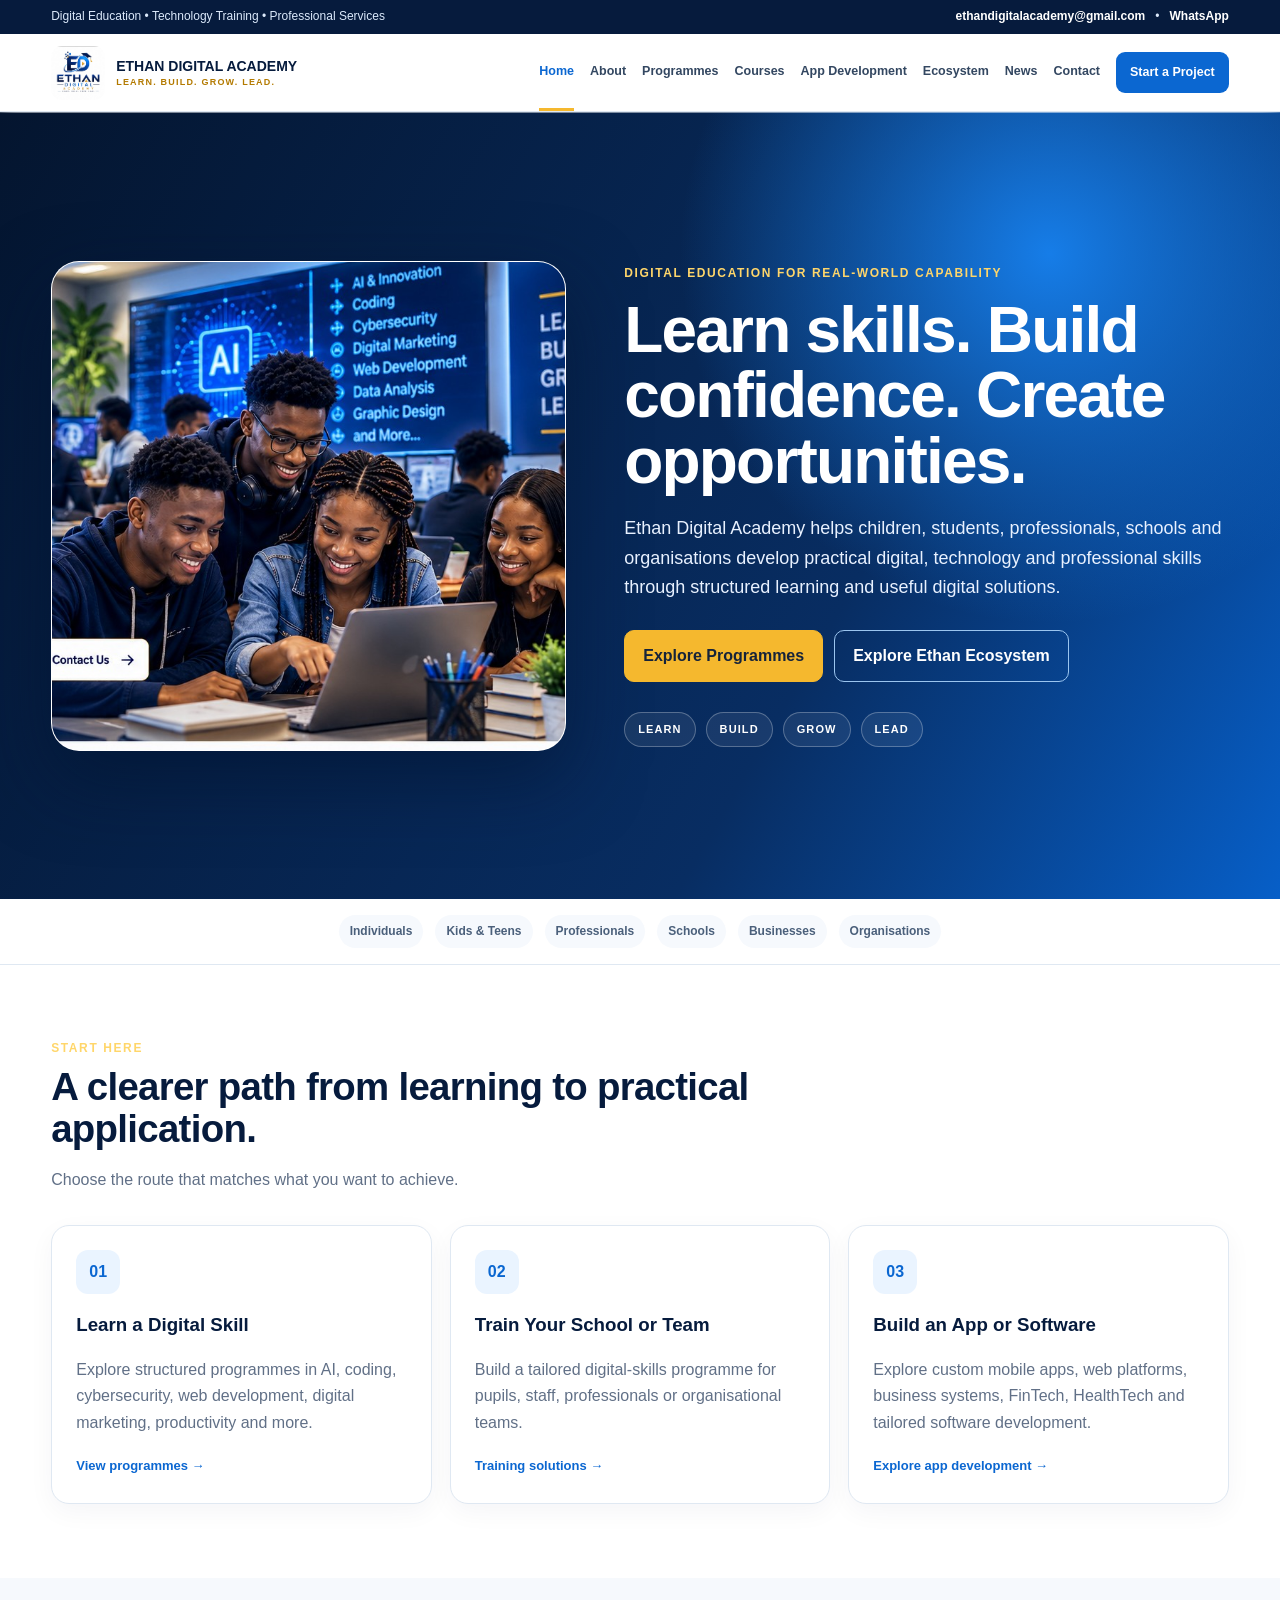
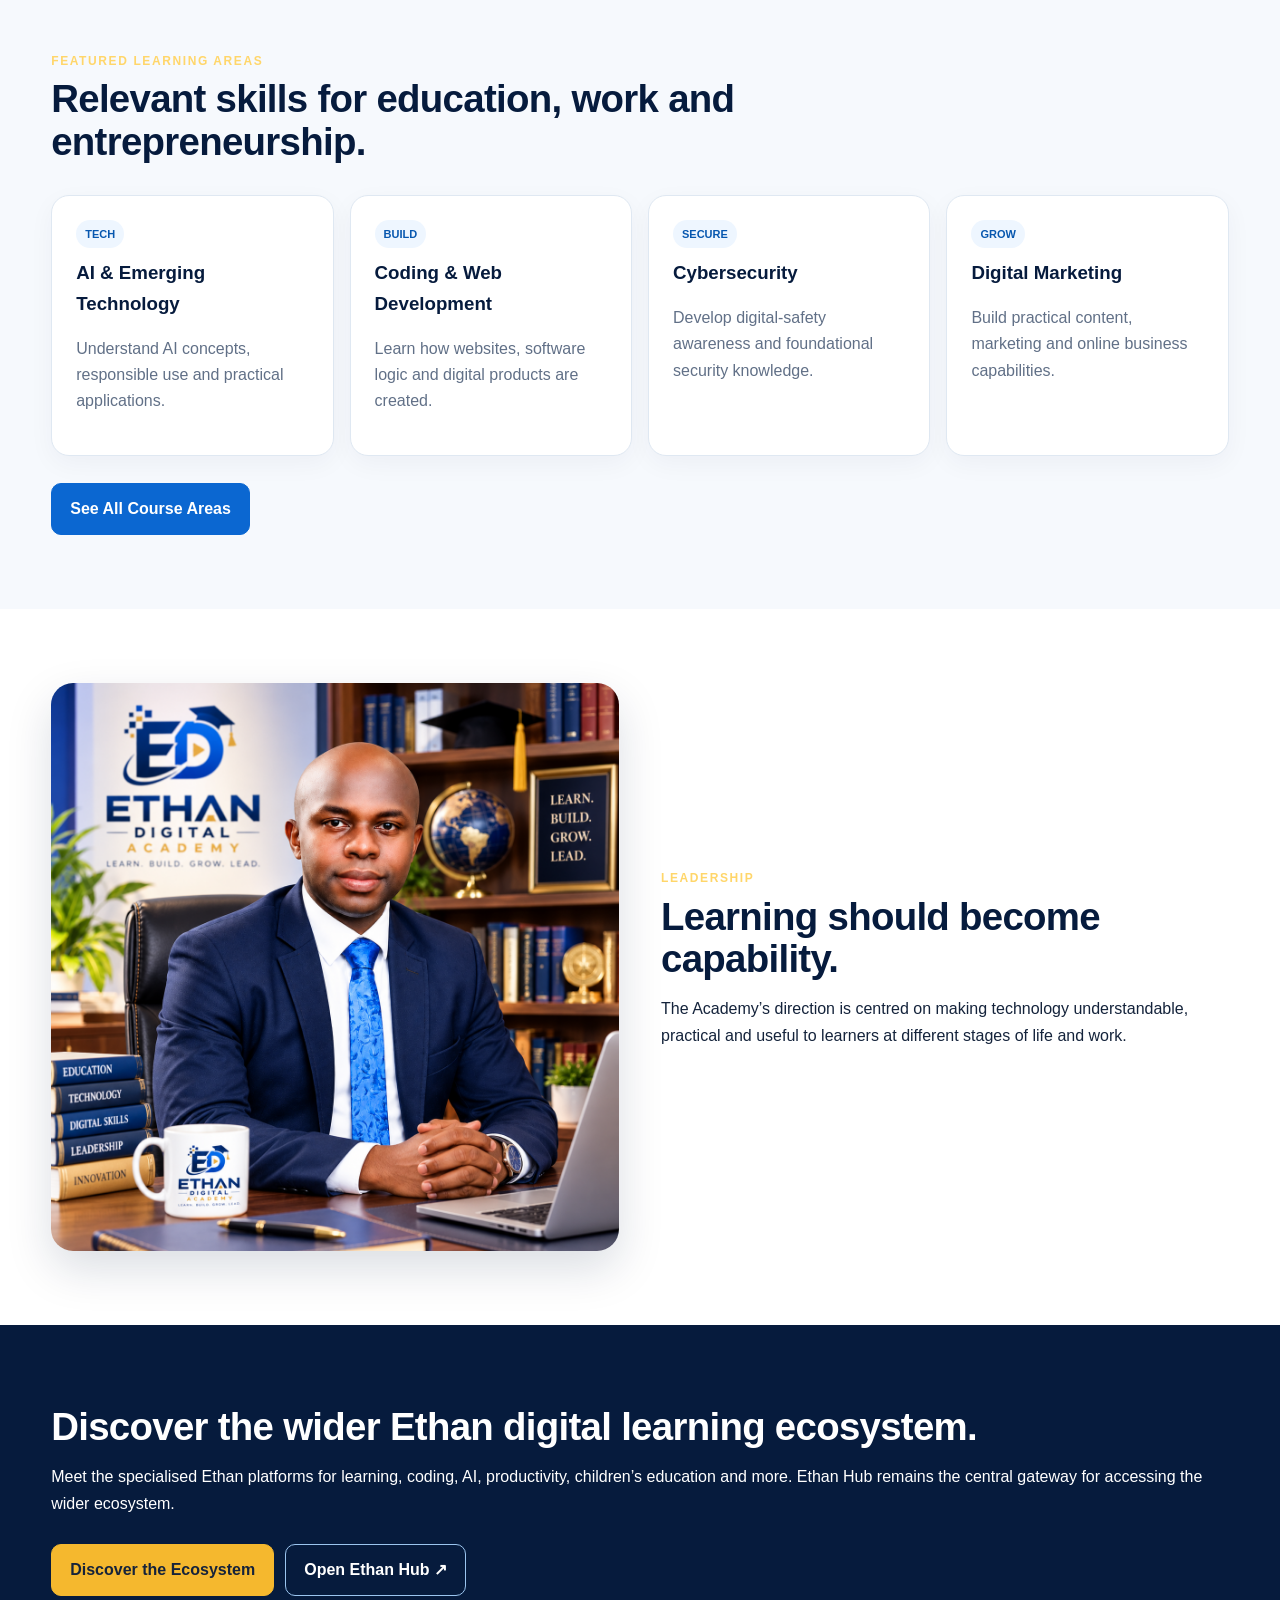
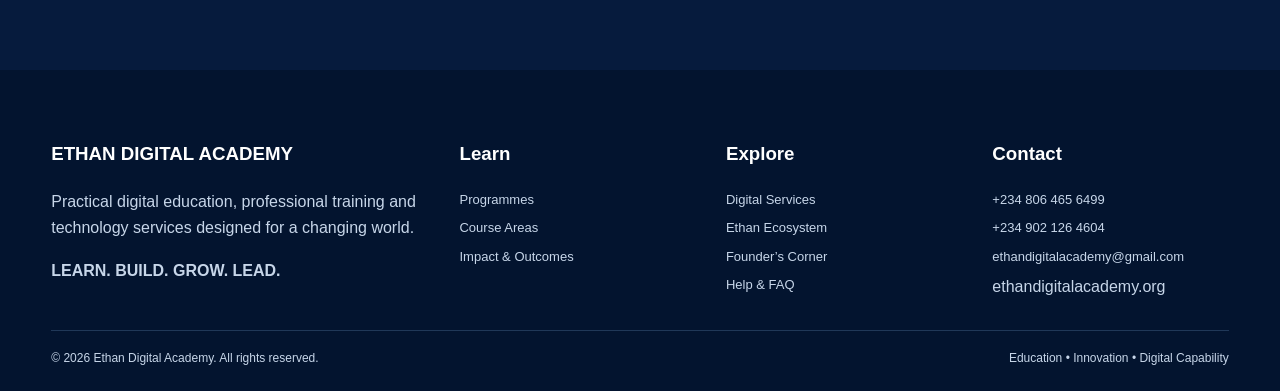
==== commit 42f98108: "Refresh consistent responsive navigation and remove What We Offer page links" ====
--- a/index.html
+++ b/index.html
@@ -1,9 +1,9 @@
 <!DOCTYPE html>
-<html lang="en"><head><meta charset="utf-8"/><meta content="width=device-width,initial-scale=1" name="viewport"/><title>Ethan Digital Academy | Digital Skills, Technology Training &amp; Professional Services</title><meta content="Practical digital education, technology training and professional digital services for learners, schools, professionals and organisations." name="description"/><link href="https://ethandigitalacademy.org/" rel="canonical"/><meta content="Ethan Digital Academy | Digital Skills, Technology Training &amp; Professional Services" property="og:title"/><meta content="Practical digital education, technology training and professional digital services for learners, schools, professionals and organisations." property="og:description"/><meta content="website" property="og:type"/><link href="assets/site.css" rel="stylesheet"/></head><body><div class="topbar"><div class="container"><span>Digital Education • Technology Training • Professional Services</span><span><a href="mailto:ethandigitalacademy@gmail.com">ethandigitalacademy@gmail.com</a>   •   <a href="https://wa.me/2348064656499">WhatsApp</a></span></div></div><header><div class="container nav"><a class="brand" href="index.html"><img alt="Ethan Digital Academy logo" src="assets/logo.jpeg"/><b>ETHAN DIGITAL ACADEMY<span>LEARN. BUILD. GROW. LEAD.</span></b></a><button aria-expanded="false" aria-label="Open navigation" class="menu">☰</button><nav><a class="active" href="index.html">Home</a><a class="" href="about.html">About</a><a class="" href="programmes.html">Programmes</a><a class="" href="courses.html">Courses</a><a class="" href="digital-services.html">Services</a><a href="app-development">App Development</a><a class="" href="ecosystem.html">Ecosystem</a><a class="" href="founders-corner.html">Founder’s Corner</a><a class="" href="what-we-offer.html">What We Offer</a><a class="" href="news.html">News</a><a class="" href="contact.html">Contact</a><a class="nav-cta" href="contact.html#enquiry">Enquire Now</a></nav></div></header><main><section class="hero"><div class="container"><div class="hero-photo"><img src="assets/hero-youth-digital-learning.jpg" alt="Young African digital learner working confidently on a laptop"/></div><div class="hero-copy"><div class="eyebrow">Digital education for real-world capability</div><h1>Learn skills. Build confidence. Create opportunities.</h1><p>Ethan Digital Academy helps children, students, professionals, schools and organisations develop practical digital, technology and professional skills through structured learning and useful digital solutions.</p><div class="buttons"><a class="btn" href="programmes.html">Explore Programmes</a><a class="btn alt" href="ecosystem.html">Explore Ethan Ecosystem</a></div><div class="hero-promise"><span>LEARN</span><span>BUILD</span><span>GROW</span><span>LEAD</span></div></div></div></section>
+<html lang="en"><head><meta charset="utf-8"/><meta content="width=device-width,initial-scale=1" name="viewport"/><title>Ethan Digital Academy | Digital Skills, Technology Training &amp; Professional Services</title><meta content="Practical digital education, technology training and professional digital services for learners, schools, professionals and organisations." name="description"/><link href="https://ethandigitalacademy.org/" rel="canonical"/><meta content="Ethan Digital Academy | Digital Skills, Technology Training &amp; Professional Services" property="og:title"/><meta content="Practical digital education, technology training and professional digital services for learners, schools, professionals and organisations." property="og:description"/><meta content="website" property="og:type"/><link href="assets/site.css" rel="stylesheet"/></head><body><div class="topbar"><div class="container"><span>Digital Education • Technology Training • Professional Services</span><span><a href="mailto:ethandigitalacademy@gmail.com">ethandigitalacademy@gmail.com</a>   •   <a href="https://wa.me/2348064656499">WhatsApp</a></span></div></div><header><div class="container nav"><a class="brand" href="index.html"><img alt="Ethan Digital Academy logo" src="assets/logo.jpeg"/><b>ETHAN DIGITAL ACADEMY<span>LEARN. BUILD. GROW. LEAD.</span></b></a><button aria-expanded="false" aria-label="Open navigation" class="menu">☰</button><nav aria-label="Main navigation"><a href="index.html" class="active" aria-current="page">Home</a><a href="about.html">About</a><a href="programmes.html">Programmes</a><a href="courses.html">Courses</a><a href="app-development">App Development</a><a href="ecosystem.html">Ecosystem</a><a href="news.html">News</a><a href="contact.html">Contact</a><a class="nav-cta" href="contact.html#enquiry">Start a Project</a></nav></div></header><main><section class="hero"><div class="container"><div class="hero-photo"><img src="assets/hero-youth-digital-learning.jpg" alt="Young African digital learner working confidently on a laptop"/></div><div class="hero-copy"><div class="eyebrow">Digital education for real-world capability</div><h1>Learn skills. Build confidence. Create opportunities.</h1><p>Ethan Digital Academy helps children, students, professionals, schools and organisations develop practical digital, technology and professional skills through structured learning and useful digital solutions.</p><div class="buttons"><a class="btn" href="programmes.html">Explore Programmes</a><a class="btn alt" href="ecosystem.html">Explore Ethan Ecosystem</a></div><div class="hero-promise"><span>LEARN</span><span>BUILD</span><span>GROW</span><span>LEAD</span></div></div></div></section>
 <div class="trust"><div class="container"><span>Individuals</span><span>Kids &amp; Teens</span><span>Professionals</span><span>Schools</span><span>Businesses</span><span>Organisations</span></div></div>
 <section><div class="container"><div class="section-head"><div class="eyebrow">Start here</div><h2>A clearer path from learning to practical application.</h2><p>Choose the route that matches what you want to achieve.</p></div><div class="grid"><div class="card"><div class="icon">01</div><h3>Learn a Digital Skill</h3><p>Explore structured programmes in AI, coding, cybersecurity, web development, digital marketing, productivity and more.</p><a class="textlink" href="programmes.html">View programmes →</a></div><div class="card"><div class="icon">02</div><h3>Train Your School or Team</h3><p>Build a tailored digital-skills programme for pupils, staff, professionals or organisational teams.</p><a class="textlink" href="what-we-offer.html">Training solutions →</a></div><div class="card"><div class="icon">03</div><h3>Build an App or Software</h3><p>Explore custom mobile apps, web platforms, business systems, FinTech, HealthTech and tailored software development.</p><a class="textlink" href="app-development">Explore app development →</a></div></div></div></section>
 <section class="soft"><div class="container"><div class="section-head"><div class="eyebrow">Featured learning areas</div><h2>Relevant skills for education, work and entrepreneurship.</h2></div><div class="grid4"><div class="card"><span class="tag">TECH</span><h3>AI &amp; Emerging Technology</h3><p>Understand AI concepts, responsible use and practical applications.</p></div><div class="card"><span class="tag">BUILD</span><h3>Coding &amp; Web Development</h3><p>Learn how websites, software logic and digital products are created.</p></div><div class="card"><span class="tag">SECURE</span><h3>Cybersecurity</h3><p>Develop digital-safety awareness and foundational security knowledge.</p></div><div class="card"><span class="tag">GROW</span><h3>Digital Marketing</h3><p>Build practical content, marketing and online business capabilities.</p></div></div><div class="buttons"><a class="btn blue" href="courses.html">See All Course Areas</a></div></div></section>
 <section><div class="container twocol"><img alt="Founder of Ethan Digital Academy" class="founder" src="assets/founder.png"/><div><div class="eyebrow">Leadership</div><h2>Learning should become capability.</h2><p>The Academy’s direction is centred on making technology understandable, practical and useful to learners at different stages of life and work.</p></div></div></section>
-<section class="band"><div class="container"><h2>Discover the wider Ethan digital learning ecosystem.</h2><p>Meet the specialised Ethan platforms for learning, coding, AI, productivity, children’s education and more. Ethan Hub remains the central gateway for accessing the wider ecosystem.</p><div class="buttons"><a class="btn" href="ecosystem.html">Discover the Ecosystem</a><a class="btn alt" href="https://hub.ethandigitalacademy.org" rel="noopener" target="_blank">Open Ethan Hub ↗</a></div></div></section></main><footer><div class="container"><div class="foot"><div><h3>ETHAN DIGITAL ACADEMY</h3><p>Practical digital education, professional training and technology services designed for a changing world.</p><b>LEARN. BUILD. GROW. LEAD.</b></div><div><h3>Learn</h3><a href="programmes.html">Programmes</a><a href="courses.html">Course Areas</a><a href="what-we-offer.html">What We Offer</a><a href="success.html">Impact &amp; Outcomes</a></div><div><h3>Explore</h3><a href="digital-services.html">Digital Services</a><a href="ecosystem.html">Ethan Ecosystem</a><a href="founders-corner.html">Founder’s Corner</a><a href="faq.html">Help &amp; FAQ</a></div><div><h3>Contact</h3><a href="https://wa.me/2348064656499">+234 806 465 6499</a><a href="https://wa.me/2349021264604">+234 902 126 4604</a><a href="mailto:ethandigitalacademy@gmail.com">ethandigitalacademy@gmail.com</a><span>ethandigitalacademy.org</span></div></div><div class="copyright"><span>© 2026 Ethan Digital Academy. All rights reserved.</span><span>Education • Innovation • Digital Capability</span></div></div></footer><script src="assets/site.js"></script>
+<section class="band"><div class="container"><h2>Discover the wider Ethan digital learning ecosystem.</h2><p>Meet the specialised Ethan platforms for learning, coding, AI, productivity, children’s education and more. Ethan Hub remains the central gateway for accessing the wider ecosystem.</p><div class="buttons"><a class="btn" href="ecosystem.html">Discover the Ecosystem</a><a class="btn alt" href="https://hub.ethandigitalacademy.org" rel="noopener" target="_blank">Open Ethan Hub ↗</a></div></div></section></main><footer><div class="container"><div class="foot"><div><h3>ETHAN DIGITAL ACADEMY</h3><p>Practical digital education, professional training and technology services designed for a changing world.</p><b>LEARN. BUILD. GROW. LEAD.</b></div><div><h3>Learn</h3><a href="programmes.html">Programmes</a><a href="courses.html">Course Areas</a><a href="success.html">Impact &amp; Outcomes</a></div><div><h3>Explore</h3><a href="digital-services.html">Digital Services</a><a href="ecosystem.html">Ethan Ecosystem</a><a href="founders-corner.html">Founder’s Corner</a><a href="faq.html">Help &amp; FAQ</a></div><div><h3>Contact</h3><a href="https://wa.me/2348064656499">+234 806 465 6499</a><a href="https://wa.me/2349021264604">+234 902 126 4604</a><a href="mailto:ethandigitalacademy@gmail.com">ethandigitalacademy@gmail.com</a><span>ethandigitalacademy.org</span></div></div><div class="copyright"><span>© 2026 Ethan Digital Academy. All rights reserved.</span><span>Education • Innovation • Digital Capability</span></div></div></footer><script src="assets/site.js"></script>
 <script async src="https://track.ethandigitalacademy.org/ethan-analytics.js" data-ethan-app="ethan-website" data-ethan-public-id="65af5b97-60c3-4473-9ea4-8ba1d8424a05"></script>
 </body></html>
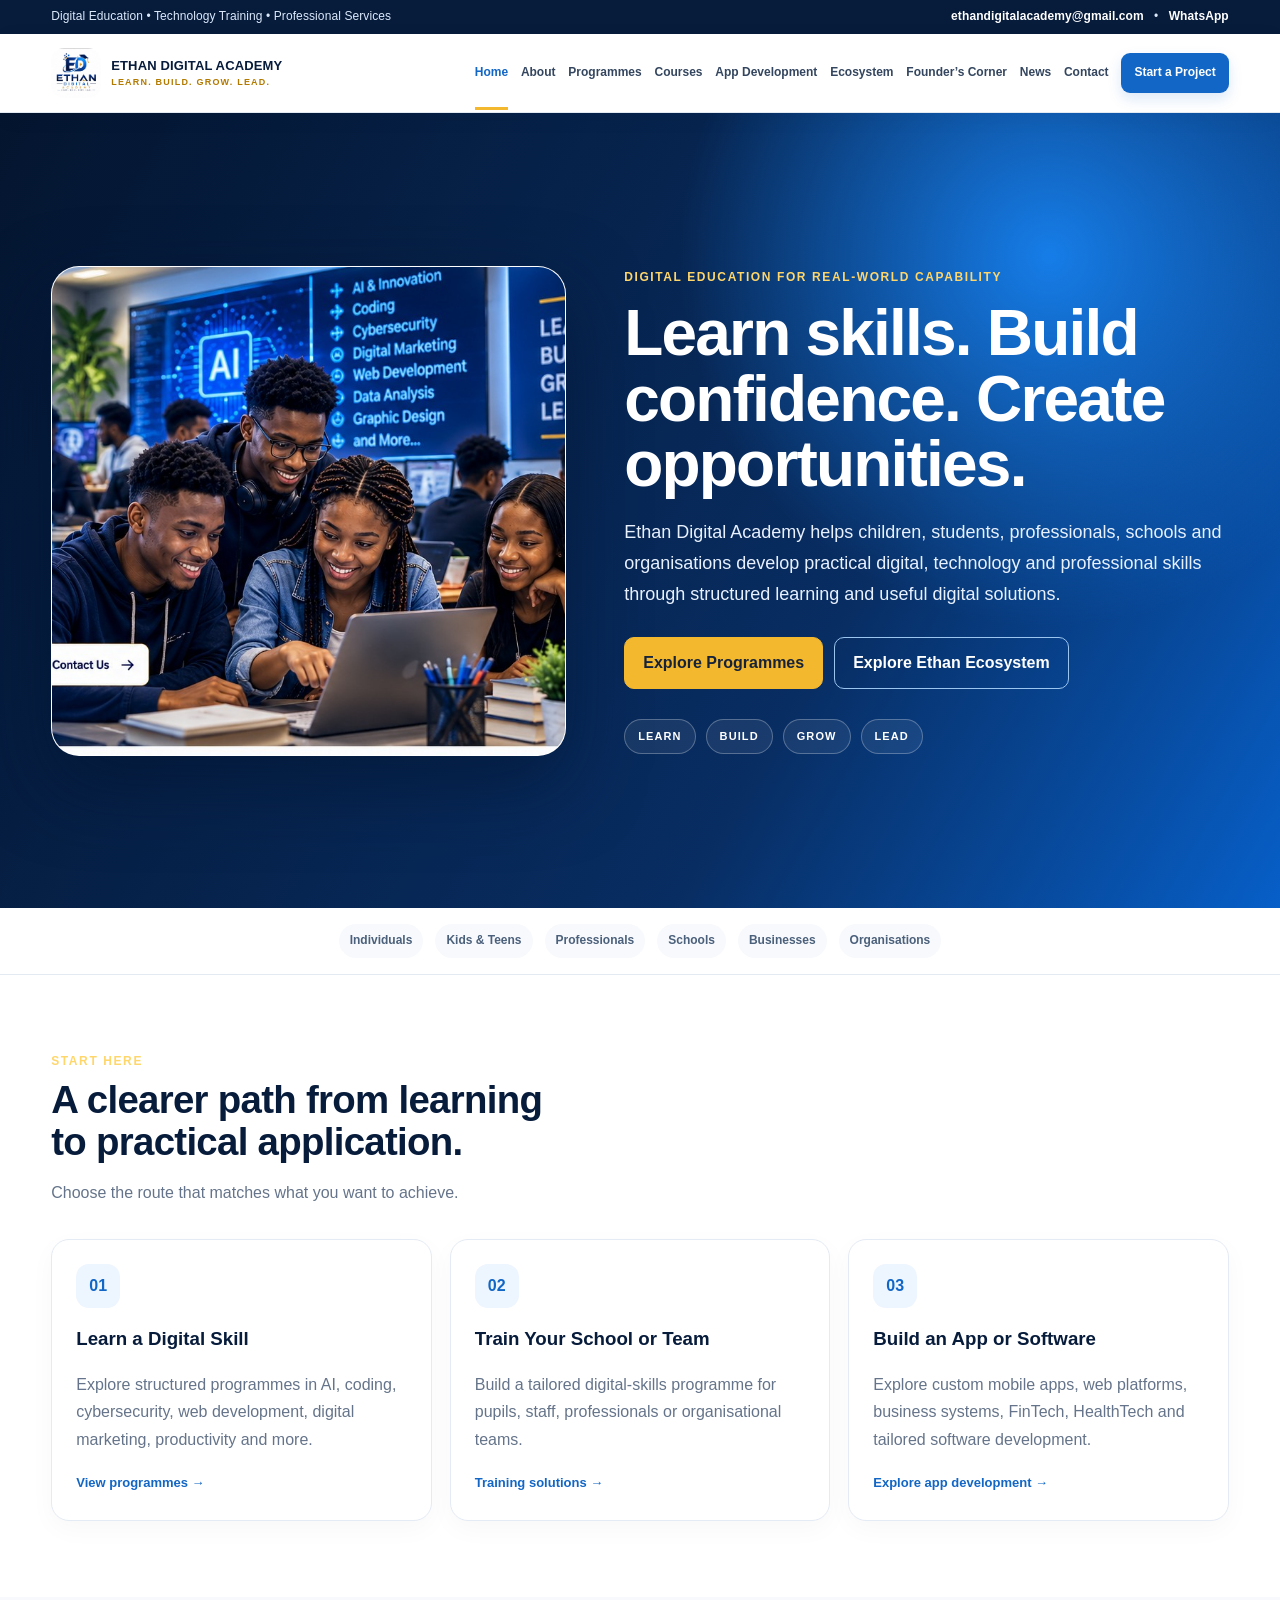
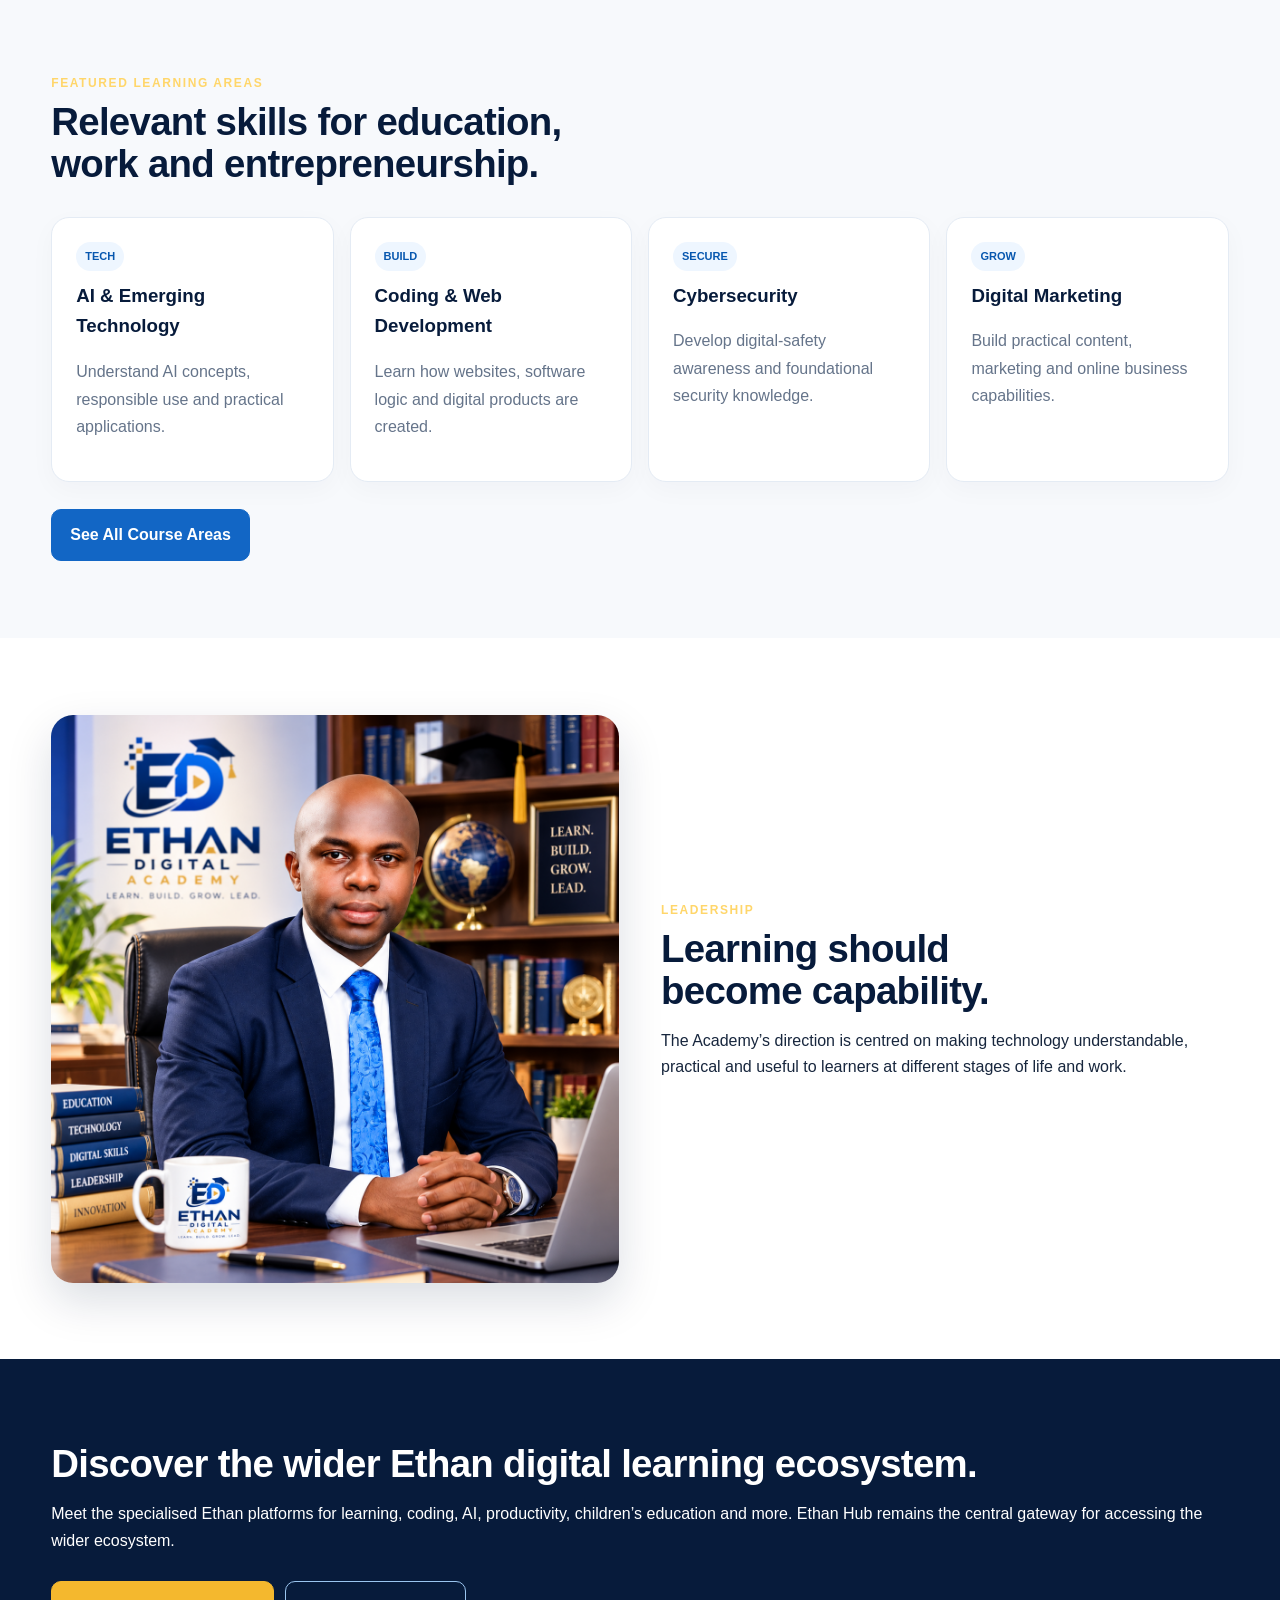
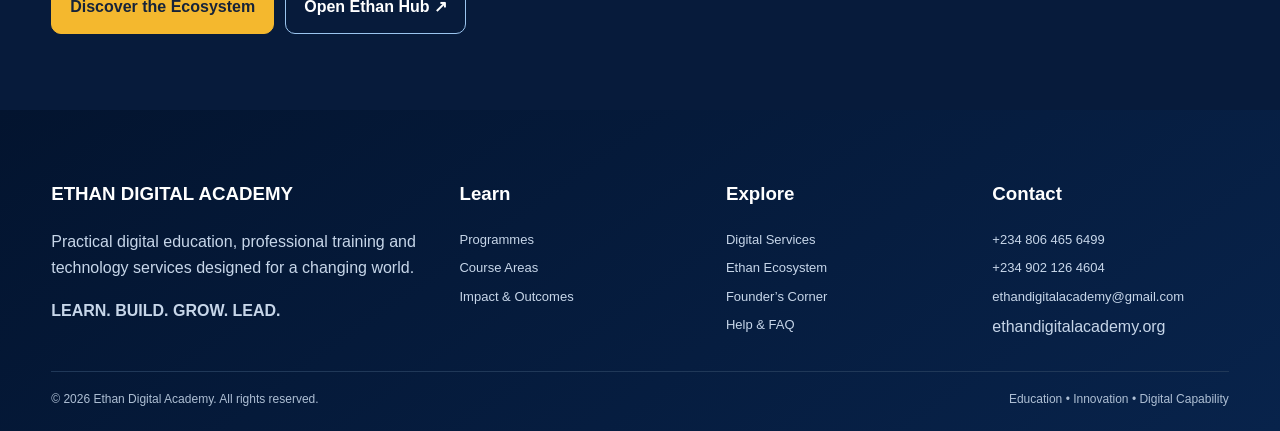
==== commit 5f864705: "Restore Founder’s Corner in main navigation" ====
--- a/index.html
+++ b/index.html
@@ -1,5 +1,5 @@
 <!DOCTYPE html>
-<html lang="en"><head><meta charset="utf-8"/><meta content="width=device-width,initial-scale=1" name="viewport"/><title>Ethan Digital Academy | Digital Skills, Technology Training &amp; Professional Services</title><meta content="Practical digital education, technology training and professional digital services for learners, schools, professionals and organisations." name="description"/><link href="https://ethandigitalacademy.org/" rel="canonical"/><meta content="Ethan Digital Academy | Digital Skills, Technology Training &amp; Professional Services" property="og:title"/><meta content="Practical digital education, technology training and professional digital services for learners, schools, professionals and organisations." property="og:description"/><meta content="website" property="og:type"/><link href="assets/site.css" rel="stylesheet"/></head><body><div class="topbar"><div class="container"><span>Digital Education • Technology Training • Professional Services</span><span><a href="mailto:ethandigitalacademy@gmail.com">ethandigitalacademy@gmail.com</a>   •   <a href="https://wa.me/2348064656499">WhatsApp</a></span></div></div><header><div class="container nav"><a class="brand" href="index.html"><img alt="Ethan Digital Academy logo" src="assets/logo.jpeg"/><b>ETHAN DIGITAL ACADEMY<span>LEARN. BUILD. GROW. LEAD.</span></b></a><button aria-expanded="false" aria-label="Open navigation" class="menu">☰</button><nav aria-label="Main navigation"><a href="index.html" class="active" aria-current="page">Home</a><a href="about.html">About</a><a href="programmes.html">Programmes</a><a href="courses.html">Courses</a><a href="app-development">App Development</a><a href="ecosystem.html">Ecosystem</a><a href="news.html">News</a><a href="contact.html">Contact</a><a class="nav-cta" href="contact.html#enquiry">Start a Project</a></nav></div></header><main><section class="hero"><div class="container"><div class="hero-photo"><img src="assets/hero-youth-digital-learning.jpg" alt="Young African digital learner working confidently on a laptop"/></div><div class="hero-copy"><div class="eyebrow">Digital education for real-world capability</div><h1>Learn skills. Build confidence. Create opportunities.</h1><p>Ethan Digital Academy helps children, students, professionals, schools and organisations develop practical digital, technology and professional skills through structured learning and useful digital solutions.</p><div class="buttons"><a class="btn" href="programmes.html">Explore Programmes</a><a class="btn alt" href="ecosystem.html">Explore Ethan Ecosystem</a></div><div class="hero-promise"><span>LEARN</span><span>BUILD</span><span>GROW</span><span>LEAD</span></div></div></div></section>
+<html lang="en"><head><meta charset="utf-8"/><meta content="width=device-width,initial-scale=1" name="viewport"/><title>Ethan Digital Academy | Digital Skills, Technology Training &amp; Professional Services</title><meta content="Practical digital education, technology training and professional digital services for learners, schools, professionals and organisations." name="description"/><link href="https://ethandigitalacademy.org/" rel="canonical"/><meta content="Ethan Digital Academy | Digital Skills, Technology Training &amp; Professional Services" property="og:title"/><meta content="Practical digital education, technology training and professional digital services for learners, schools, professionals and organisations." property="og:description"/><meta content="website" property="og:type"/><link href="assets/site.css" rel="stylesheet"/></head><body><div class="topbar"><div class="container"><span>Digital Education • Technology Training • Professional Services</span><span><a href="mailto:ethandigitalacademy@gmail.com">ethandigitalacademy@gmail.com</a>   •   <a href="https://wa.me/2348064656499">WhatsApp</a></span></div></div><header><div class="container nav"><a class="brand" href="index.html"><img alt="Ethan Digital Academy logo" src="assets/logo.jpeg"/><b>ETHAN DIGITAL ACADEMY<span>LEARN. BUILD. GROW. LEAD.</span></b></a><button aria-expanded="false" aria-label="Open navigation" class="menu">☰</button><nav aria-label="Main navigation"><a href="index.html" class="active" aria-current="page">Home</a><a href="about.html">About</a><a href="programmes.html">Programmes</a><a href="courses.html">Courses</a><a href="app-development">App Development</a><a href="ecosystem.html">Ecosystem</a><a href="founders-corner.html">Founder’s Corner</a><a href="news.html">News</a><a href="contact.html">Contact</a><a class="nav-cta" href="contact.html#enquiry">Start a Project</a></nav></div></header><main><section class="hero"><div class="container"><div class="hero-photo"><img src="assets/hero-youth-digital-learning.jpg" alt="Young African digital learner working confidently on a laptop"/></div><div class="hero-copy"><div class="eyebrow">Digital education for real-world capability</div><h1>Learn skills. Build confidence. Create opportunities.</h1><p>Ethan Digital Academy helps children, students, professionals, schools and organisations develop practical digital, technology and professional skills through structured learning and useful digital solutions.</p><div class="buttons"><a class="btn" href="programmes.html">Explore Programmes</a><a class="btn alt" href="ecosystem.html">Explore Ethan Ecosystem</a></div><div class="hero-promise"><span>LEARN</span><span>BUILD</span><span>GROW</span><span>LEAD</span></div></div></div></section>
 <div class="trust"><div class="container"><span>Individuals</span><span>Kids &amp; Teens</span><span>Professionals</span><span>Schools</span><span>Businesses</span><span>Organisations</span></div></div>
 <section><div class="container"><div class="section-head"><div class="eyebrow">Start here</div><h2>A clearer path from learning to practical application.</h2><p>Choose the route that matches what you want to achieve.</p></div><div class="grid"><div class="card"><div class="icon">01</div><h3>Learn a Digital Skill</h3><p>Explore structured programmes in AI, coding, cybersecurity, web development, digital marketing, productivity and more.</p><a class="textlink" href="programmes.html">View programmes →</a></div><div class="card"><div class="icon">02</div><h3>Train Your School or Team</h3><p>Build a tailored digital-skills programme for pupils, staff, professionals or organisational teams.</p><a class="textlink" href="what-we-offer.html">Training solutions →</a></div><div class="card"><div class="icon">03</div><h3>Build an App or Software</h3><p>Explore custom mobile apps, web platforms, business systems, FinTech, HealthTech and tailored software development.</p><a class="textlink" href="app-development">Explore app development →</a></div></div></div></section>
 <section class="soft"><div class="container"><div class="section-head"><div class="eyebrow">Featured learning areas</div><h2>Relevant skills for education, work and entrepreneurship.</h2></div><div class="grid4"><div class="card"><span class="tag">TECH</span><h3>AI &amp; Emerging Technology</h3><p>Understand AI concepts, responsible use and practical applications.</p></div><div class="card"><span class="tag">BUILD</span><h3>Coding &amp; Web Development</h3><p>Learn how websites, software logic and digital products are created.</p></div><div class="card"><span class="tag">SECURE</span><h3>Cybersecurity</h3><p>Develop digital-safety awareness and foundational security knowledge.</p></div><div class="card"><span class="tag">GROW</span><h3>Digital Marketing</h3><p>Build practical content, marketing and online business capabilities.</p></div></div><div class="buttons"><a class="btn blue" href="courses.html">See All Course Areas</a></div></div></section>
--- a/assets/site.css
+++ b/assets/site.css
@@ -24,3 +24,77 @@
 .hero-promise span{border:1px solid #ffffff45;background:#ffffff12;color:#fff;border-radius:999px;padding:7px 13px;font-size:11px;font-weight:900;letter-spacing:1.1px}
 @media(max-width:980px){.hero .container{grid-template-columns:1fr;gap:30px;padding-top:42px;padding-bottom:50px}.hero-photo{height:clamp(250px,58vw,430px);max-width:680px;width:100%;margin:auto}.hero-copy{max-width:760px;margin:auto}.hero-copy h1{font-size:clamp(38px,7vw,56px)}}
 @media(max-width:650px){.hero-photo{height:270px;border-radius:20px}.hero-copy{padding:0}.hero-copy h1{font-size:40px}}
+
+
+/* ETHAN DIGITAL ACADEMY — unified UI/UX refinement */
+:root{--navy:#071b3b;--navy2:#0b2f67;--blue:#1266c5;--sky:#edf5ff;--gold:#f4b82e;--ink:#17263d;--muted:#65748a;--line:#e3eaf2;--soft:#f7f9fc}
+html{scroll-padding-top:100px}
+body{font-family:Inter,"Segoe UI",Arial,sans-serif;color:var(--ink);-webkit-font-smoothing:antialiased}
+.container{width:min(1200px,92%);margin-inline:auto}
+.topbar{font-size:12px;letter-spacing:.1px}
+header{box-shadow:0 5px 22px #071b3b0a}
+.nav{min-height:78px;gap:18px}
+.brand{flex:0 0 auto;gap:10px}
+.brand img{width:50px;height:50px;border-radius:13px}
+.brand b{font-size:13px;letter-spacing:.15px}
+nav{gap:clamp(8px,1vw,14px);flex-wrap:nowrap;white-space:nowrap}
+nav a{font-size:12px;font-weight:750;padding:27px 0 24px;color:#34465f;transition:color .18s,border-color .18s}
+nav a:hover,nav a.active{color:var(--blue)}
+nav a:focus-visible,.btn:focus-visible,button:focus-visible,a:focus-visible,input:focus-visible,select:focus-visible,textarea:focus-visible{outline:3px solid #75baff;outline-offset:3px}
+nav .nav-cta{padding:10px 13px!important;border-radius:9px;box-shadow:0 6px 14px #0b67d126}
+section{padding:clamp(52px,6vw,78px) 0}
+.pagehero{padding:clamp(54px,7vw,82px) 0;background-image:radial-gradient(circle at 88% 10%,#1976d2 0,transparent 32%),linear-gradient(120deg,#04152f,#075fc8)}
+.pagehero h1{max-width:900px;text-wrap:balance}
+.pagehero p{max-width:760px;line-height:1.7}
+.hero h1,.section-head h2,h2{text-wrap:balance}
+.hero p,.card p,.section-head p{line-height:1.72}
+.card{border-radius:18px;border-color:#e4ebf4;box-shadow:0 8px 26px #071b3b08;transition:transform .2s ease,box-shadow .2s ease,border-color .2s ease}
+.card:hover{transform:translateY(-4px);border-color:#c9dcf3;box-shadow:0 16px 34px #071b3b12}
+.icon{border-radius:13px}
+.btn{border-radius:10px;transition:transform .18s,box-shadow .18s,background .18s}
+.btn:hover{transform:translateY(-2px);box-shadow:0 9px 22px #001c3a20}
+.btn.blue{background:var(--blue)}
+input,select,textarea{border-color:#ccd7e5;border-radius:11px;min-height:46px}
+textarea{min-height:140px}
+label{display:block;margin-bottom:5px}
+.coursebar{gap:9px}
+.coursebar button{padding:9px 14px;color:#40536e;transition:all .18s}
+.coursebar button.active{background:var(--navy);border-color:var(--navy);box-shadow:0 5px 14px #071b3b20}
+.faq{padding:18px 20px;border:1px solid var(--line);border-radius:13px;margin:12px 0;background:#fff}
+.faq summary{list-style:none;position:relative;padding-right:30px}
+.faq summary::-webkit-details-marker{display:none}
+.faq summary:after{content:"+";position:absolute;right:0;top:-3px;font-size:22px;color:var(--blue)}
+.faq[open] summary:after{content:"−"}
+.faq p{margin-bottom:2px}
+footer{background:linear-gradient(145deg,#03142f,#08234b)}
+.foot a{color:#c7d6e9;transition:color .15s}
+.foot a:hover{color:#fff}
+.copyright{color:#aebfd4}
+img{max-width:100%}
+@media(max-width:1120px) and (min-width:981px){
+ .nav{gap:12px}.brand img{width:44px;height:44px}.brand b{font-size:11px}
+ nav{gap:9px}nav a{font-size:11px}
+}
+@media(max-width:980px){
+ .nav{min-height:72px}
+ nav{display:none;position:absolute;left:0;right:0;top:72px;background:#fff;padding:14px 4% 20px;flex-direction:column;align-items:stretch;gap:2px;border-bottom:1px solid var(--line);box-shadow:0 18px 28px #071b3b18;max-height:calc(100vh - 72px);overflow:auto;white-space:normal}
+ nav.open{display:flex}
+ nav a{padding:12px 13px;border:0;border-radius:9px;font-size:14px}
+ nav a:hover,nav a.active{background:#edf5ff;border:0}
+ nav .nav-cta{text-align:center;margin-top:7px;padding:12px!important}
+ .menu{display:grid;place-items:center;width:44px;height:44px;font-size:21px;cursor:pointer}
+}
+@media(max-width:600px){
+ .container{width:min(100% - 32px,1200px)}
+ .brand b{font-size:11px}.brand span{font-size:8px}
+ .brand img{width:44px;height:44px}
+ .hero .container{gap:24px}
+ .hero h1{font-size:clamp(36px,10vw,44px);letter-spacing:-1.2px}
+ .pagehero h1{font-size:clamp(34px,9vw,44px);letter-spacing:-1px}
+ .buttons{gap:9px}.buttons .btn{width:100%;text-align:center}
+ .grid,.grid4,.eco{gap:13px}
+ .card{padding:20px}
+ .trust .container{justify-content:flex-start}
+ .copyright{line-height:1.8}
+}
+@media(prefers-reduced-motion:reduce){*,*::before,*::after{scroll-behavior:auto!important;transition:none!important;animation:none!important}}
